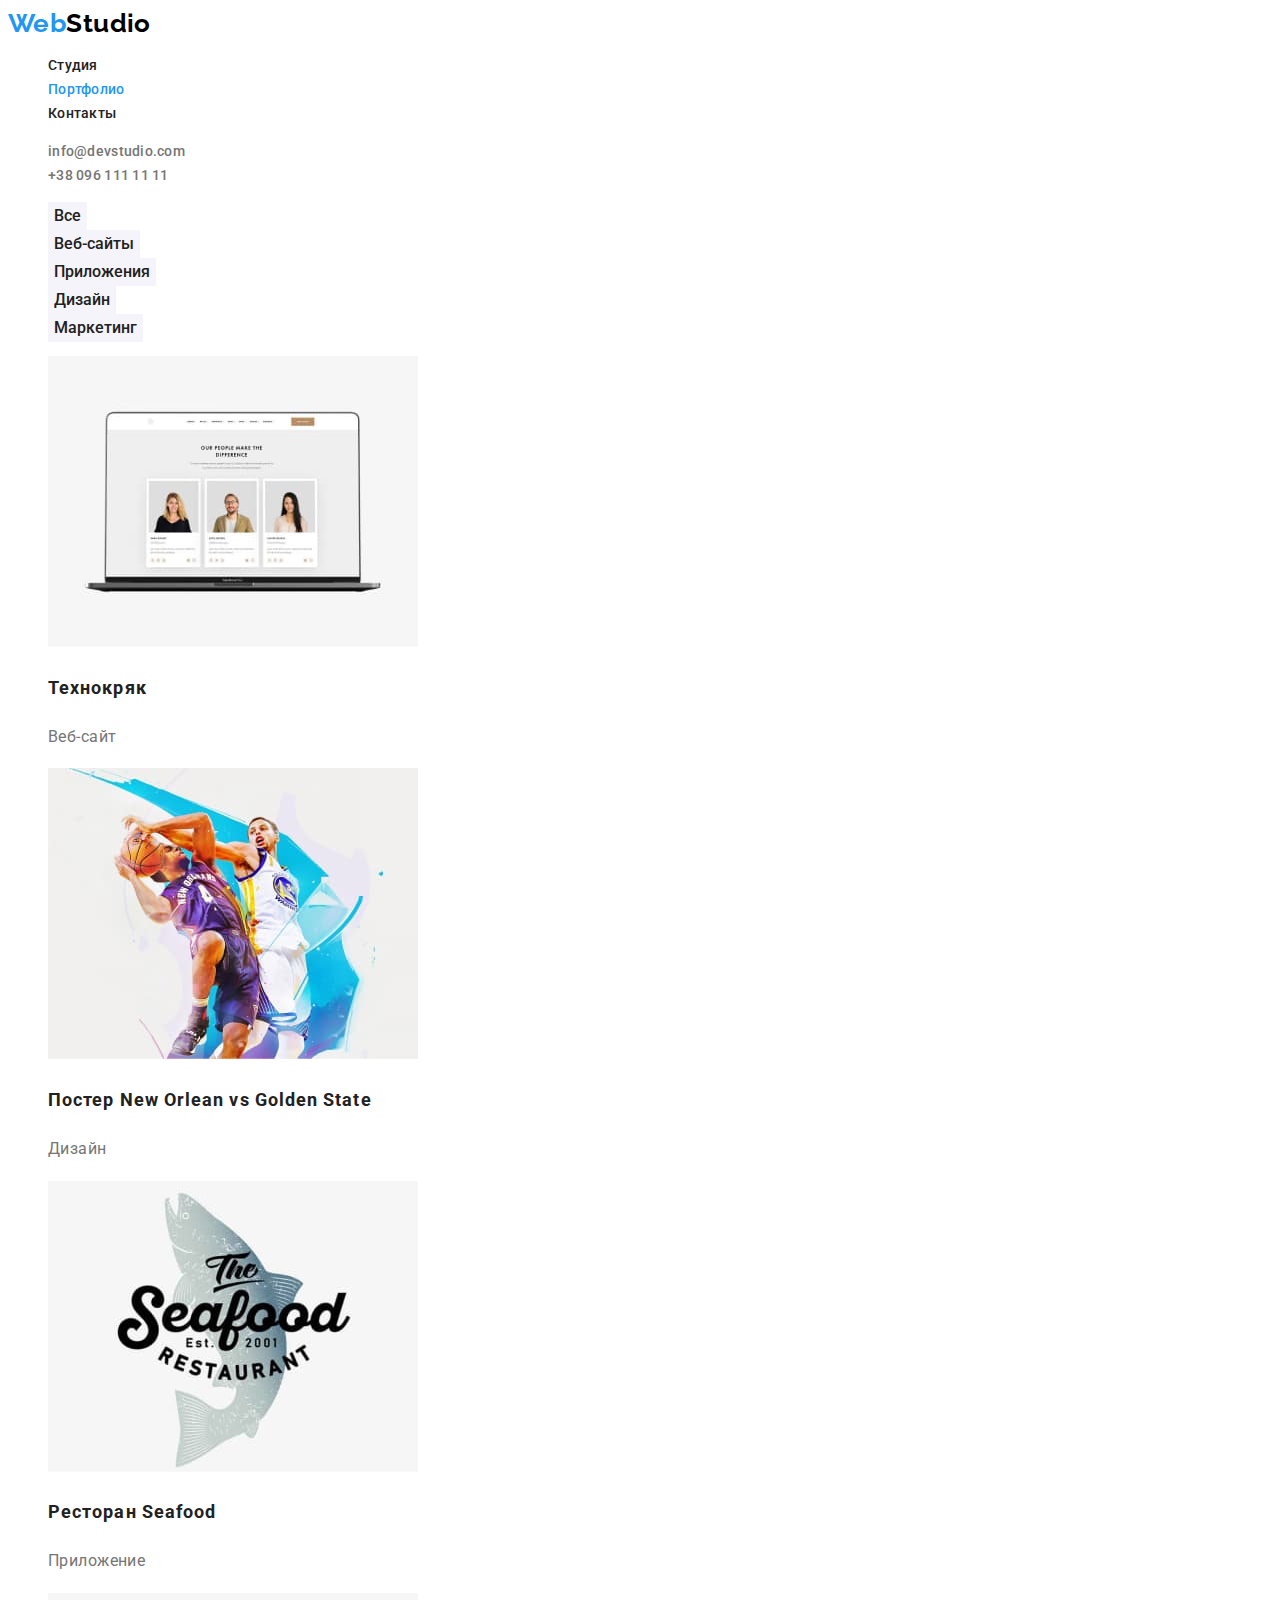
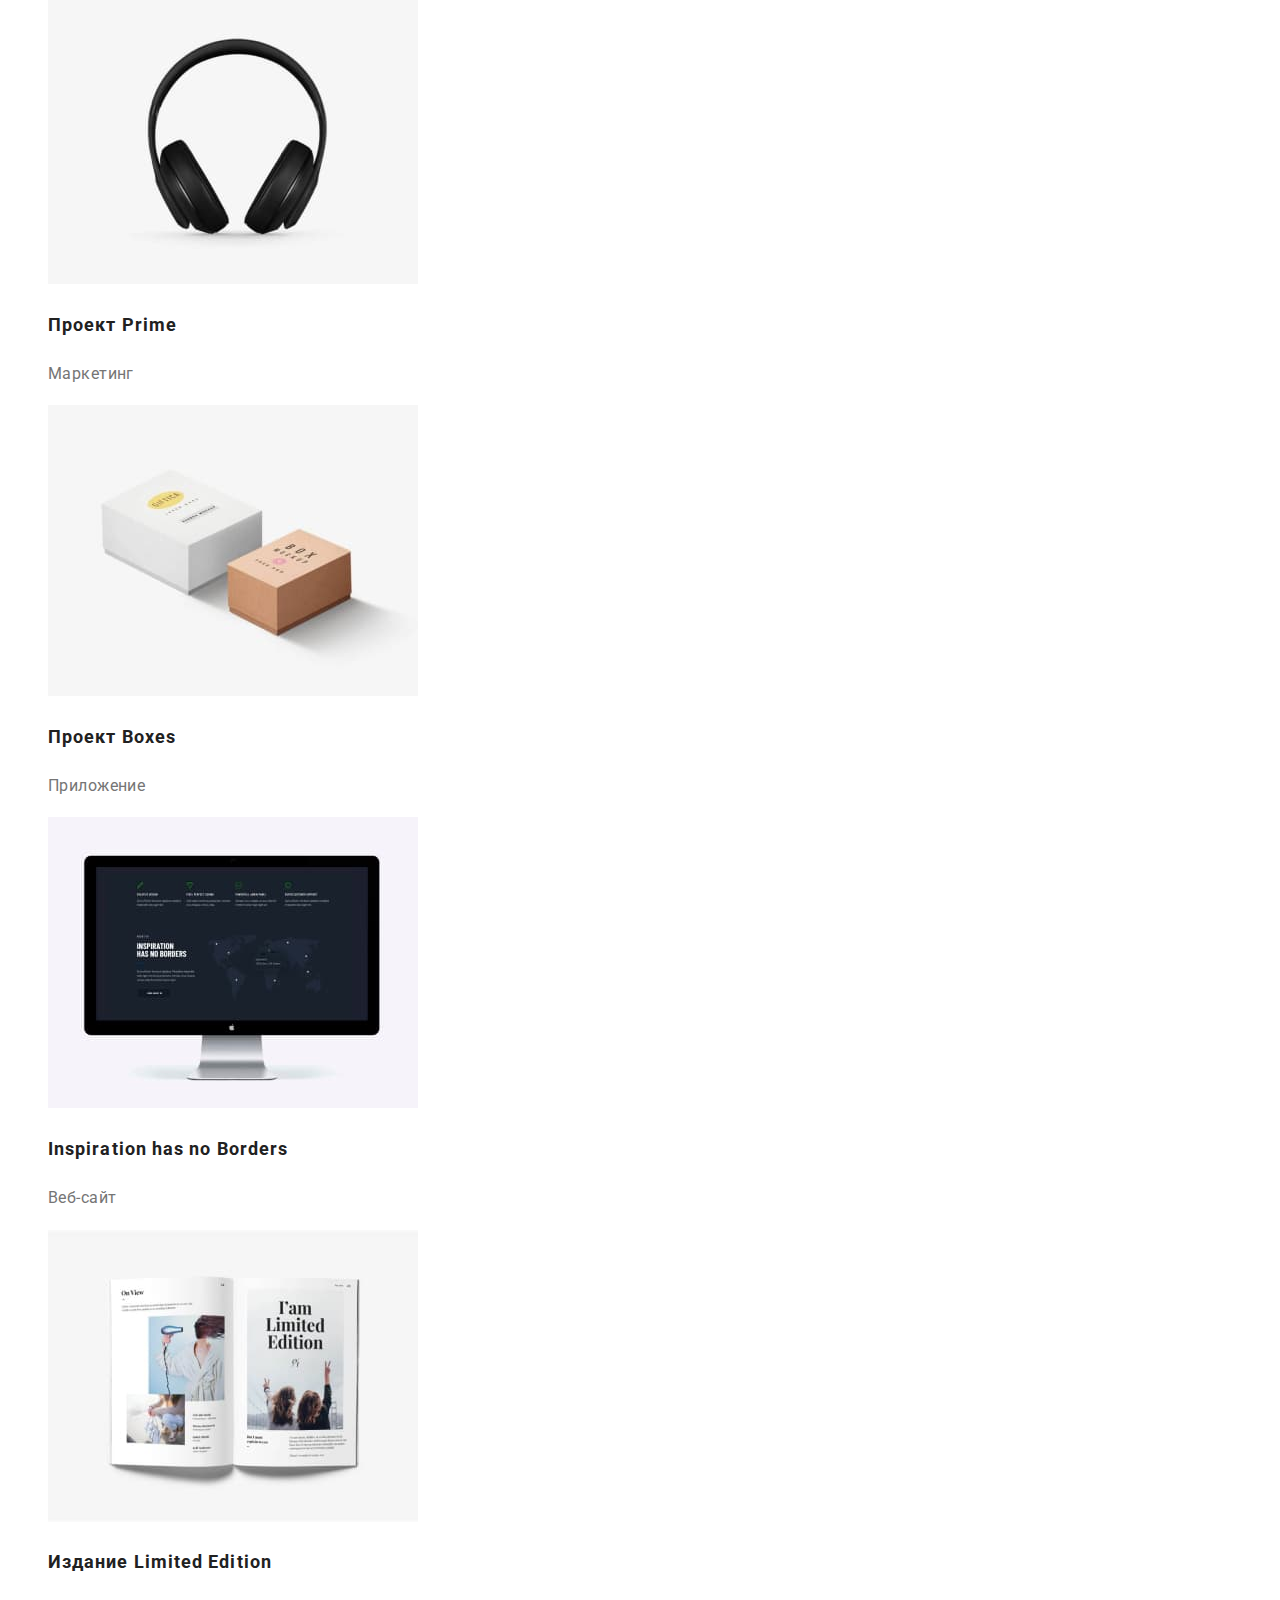
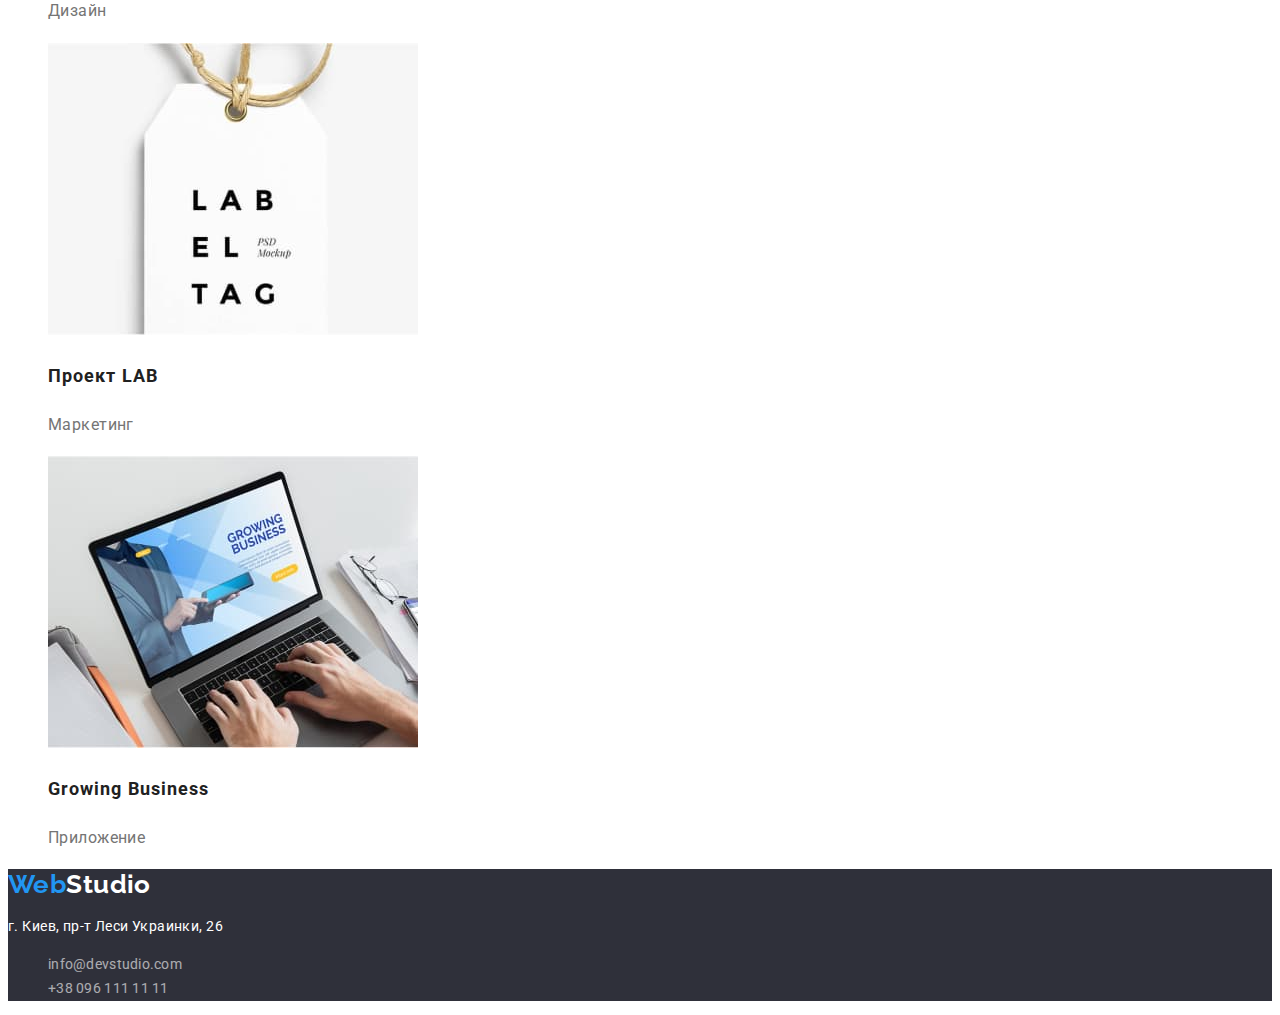
==== portfolio.html @ 409fcc27 "Files copied" ====
<!DOCTYPE html>
<html lang="ru">
  <head>
    <meta charset="UTF-8" />
    <meta http-equiv="X-UA-Compatible" content="IE=edge" />
    <meta name="viewport" content="width=device-width, initial-scale=1.0" />
    <link rel="stylesheet" href="./css/styles.css" />
    <title>Document</title>
    <link
      href="https://fonts.googleapis.com/css2?family=Raleway:wght@700&family=Roboto:wght@400;500;700;900&display=swap"
      rel="stylesheet"
    />
  </head>
  <body>
    <header>
      <a href="" class="logo">Web<span class="logo-up">Studio</span></a>
      <nav>
        <ul class="site-nav list">
          <li><a class="link" href="./index.html">Студия</a></li>
          <li><a class="link current" href="./portfolio.html">Портфолио</a></li>
          <li><a class="link" href="">Контакты</a></li>
        </ul>
      </nav>
      <ul class="auth-nav list">
        <li>
          <a class="link contacts" href="mailto:info@devstudio.com">info@devstudio.com</a>
        </li>
        <li>
          <a class="link contacts" href="tel:+380961111111">+38 096 111 11 11</a>
        </li>
      </ul>
    </header>

    <main>
      <section>
        <!-- Filters -->
        <ul class="filters list">
          <li><button class="filter-button" type="button">Все</button></li>
          <li><button class="filter-button" type="button">Веб-сайты</button></li>
          <li><button class="filter-button" type="button">Приложения</button></li>
          <li><button class="filter-button" type="button">Дизайн</button></li>
          <li><button class="filter-button" type="button">Маркетинг</button></li>
        </ul>
        <!-- Projects -->
        <ul class="projects list">
          <li>
            <img
              src="./images/portfolio-01-technopark.jpg"
              width="370"
              alt="Ноутбук з веб-сайтом"
            />
            <h2 class="project-title">Технокряк</h2>
            <p class="project-filter">Веб-сайт</p>
          </li>
          <li>
            <img src="./images/portfolio-02-basket.jpg" width="370" alt="Баскетболісти" />
            <h2 class="project-title">Постер New Orlean vs Golden State</h2>
            <p class="project-filter">Дизайн</p>
          </li>
          <li>
            <img
              src="./images/portfolio-03-seafood.jpg"
              width="370"
              alt="Логотип ресторану Seafood"
            />
            <h2 class="project-title">Ресторан Seafood</h2>
            <p class="project-filter">Приложение</p>
          </li>
          <li>
            <img src="./images/portfolio-04-headphones.jpg" width="370" alt="Навушники" />
            <h2 class="project-title">Проект Prime</h2>
            <p class="project-filter">Маркетинг</p>
          </li>
          <li>
            <img src="./images/portfolio-05-boxes.jpg" width="370" alt="Дві коробки" />
            <h2 class="project-title">Проект Boxes</h2>
            <p class="project-filter">Приложение</p>
          </li>
          <li>
            <img src="./images/portfolio-06-imac.jpg" width="370" alt="IMacз З веб-сайтом" />
            <h2 class="project-title">Inspiration has no Borders</h2>
            <p class="project-filter">Веб-сайт</p>
          </li>
          <li>
            <img src="./images/portfolio-07-magazine.jpg" width="370" alt="Відкритий журнал" />
            <h2 class="project-title">Издание Limited Edition</h2>
            <p class="project-filter">Дизайн</p>
          </li>
          <li>
            <img src="./images/portfolio-08-lab.jpg" width="370" alt="Картонка з логотипом LAB" />
            <h2 class="project-title">Проект LAB</h2>
            <p class="project-filter">Маркетинг</p>
          </li>
          <li>
            <img
              src="./images/portfolio-09-laptop.jpg"
              width="370"
              alt="Руки друкують на ноутбуці"
            />
            <h2 class="project-title">Growing Business</h2>
            <p class="project-filter">Приложение</p>
          </li>
        </ul>
      </section>
    </main>

    <footer class="footer">
      <a href="" class="logo">Web<span class="logo-down">Studio</span></a>
      <address class="address">
        <p>г. Киев, пр-т Леси Украинки, 26</p>
        <ul class="list">
          <li>
            <a class="link" href="mailto:info@devstudio.com">info@devstudio.com</a>
          </li>
          <li>
            <a class="link" href="tel:+380961111111">+38 096 111 11 11</a>
          </li>
        </ul>
      </address>
    </footer>
  </body>
</html>
---- css/styles.css ----
/* Колір основного тексту #757575 */
/* Колір другорядного тексту #212121  */
/* Білий текст №FFFFFF */
/* Акцент #2196F3 */
/* Контакти rgba(255, 255, 255, 0.6) */
/* Остновний фон #FFFFFF */
/* Другорядний фон: #F5F4FA */

/* general ------------ */

:root {
    --primary-text-color: #757575;
    --title-text-color: #212121;
    --accent-color: #2196F3;
    --alt-text-color: #ffffff; 
    --primary-white-color: #FFFFFF;
    --secondary-white-color: #F5F4FA; 
    --background-color: #2F303A;
    --black-color: #000000;
    --accent-button-color: #188CE8;
}

body {
    color: var(--primary-text-color);
    background-color: var(--primary-white-color); 
    font-family: Roboto, sans-serif;
    font-weight: 400;
    font-size: 14px;
    line-height: 1.71;
    letter-spacing: 0.03em;
}

.list {
    list-style: none;
}

/* -------------------- */
/* logo --------------- */

.logo {
    color: var(--accent-color);
    font-family: Raleway, sans-serif;
    font-weight: 700;
    font-size: 26px;
    line-height: 1.19;    
    text-decoration: none;

}

.logo-up {
    color: var(--black-color);
}

.logo-down {
    color: var(--alt-text-color);
}

/* --------------------- */

/* site-nav ------------ */

.link {
color: var(--title-text-color);
font-weight: 500;
font-size: 14px;
line-height: 1.14;
text-decoration: none;
letter-spacing: 0.02em;
}

.contacts {
    color: var(--primary-text-color);

}

.link:hover, .link:focus {
color: var(--accent-color);
}

.site-nav .current {
    color: var(--accent-color);
}

/* --------------------- */

/* hero----------------- */

.hero {
    background-color: var(--background-color);
}

.hero-title {
    color: var(--alt-text-color)  ;
    font-weight: 900;
    font-size: 44px;
    line-height: 1.36;
    letter-spacing: 0.06em;
    text-transform: uppercase;
    text-align: center;
}

.button {
    background-color: var(--accent-color);
    color: var(--alt-text-color);
    border: none;
    font-family: inherit;
    font-weight: 700;
    font-size: 16px;
    line-height: 1.9;
    cursor: pointer;
    letter-spacing: 0.06em;
    
}

.button:hover, button:focus {
    background-color: var(--accent-button-color);
}

/* ---------------------- */

/* section--------------- */
 
.section-title, .features-title {
    color: var(--title-text-color);
}

.section-title {
    font-weight: 700;
    font-size: 36px;
    line-height: 1.17;
    text-align: center;
 
}

.features-title {
    font-weight: 700;
    font-size: 14px;
    line-height: 1.14;
    text-transform: uppercase;
}

.team {
    background-color: var(--secondary-white-color);
}

/* ---------------------- */

/* our team ------------- */

.photo-title {
    color: var(--title-text-color);
    font-weight: 500;
    font-size: 16px;
    line-height: 1.9;
    
}

.position {
    font-size: 16px;
    line-height: 1.19;
}

/* ---------------------- */

/* filters -------------- */

.filter-button {
    background-color: var(--secondary-white-color);
    color: var(--title-text-color);
    border: none;
    font-family: inherit;
    font-weight: 500;
    font-size: 16px;
    line-height: 1.63; 
    cursor: pointer;
}

.filter-button:hover, .filter-button:focus {
    background-color: var(--accent-color);
    color: var(--alt-text-color);
}

/* ---------------------- */

/* projects ------------- */

.project-title {
    color: var(--title-text-color);
    font-weight: 700;
    font-size: 18px;
    line-height: 2;
    letter-spacing: 0.06em;
}

.project-filter {
    font-size: 16px;
    line-height: 1.9;
}

/* ---------------------- */

/* footer --------------- */

.footer {
    background-color: var(--background-color);
}

.address {
    font-style: normal;
}

.address p {
    color:var(--alt-text-color);
}

.address .link {
    color: var(--alt-text-color);
    opacity: 0.6;
    font-weight: 400;
    line-height: 1.71;
}

.address .link:hover, address .link:focus {
    color: var(--accent-color);
    opacity: 1;

}
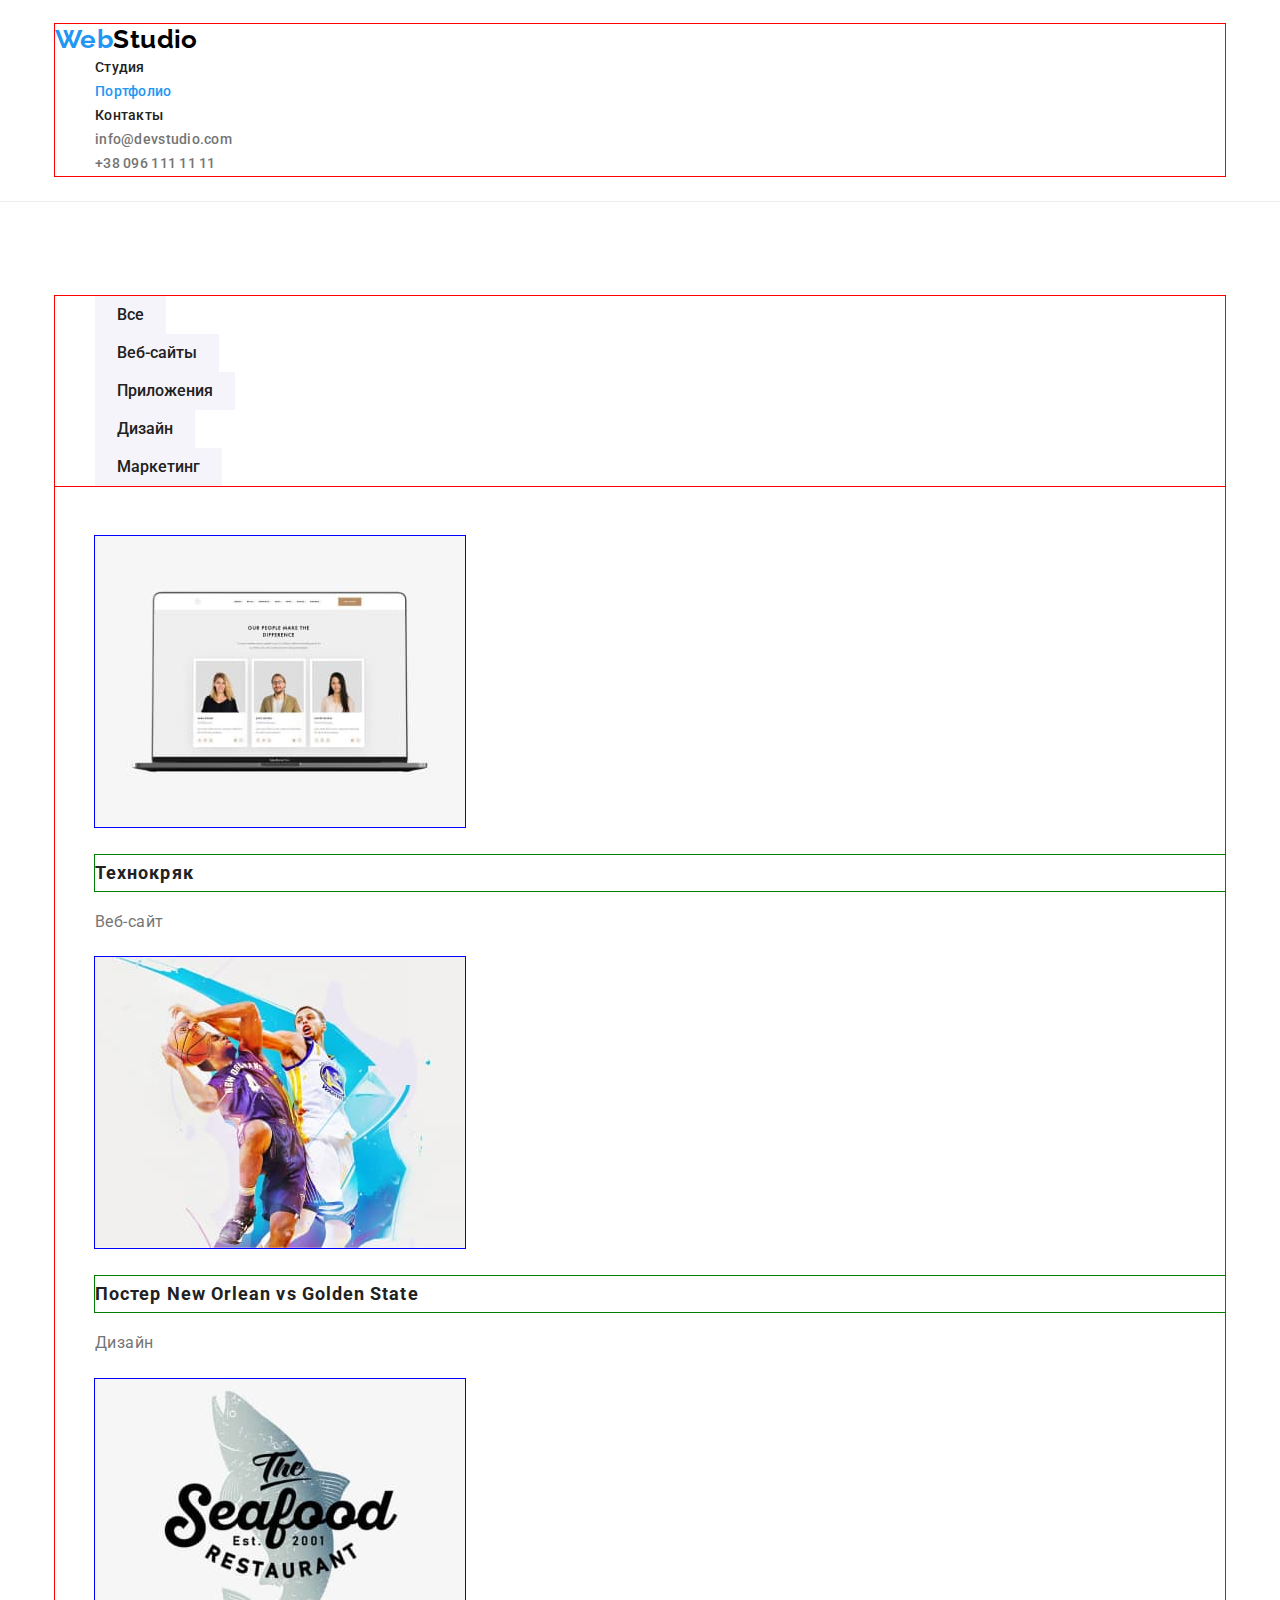
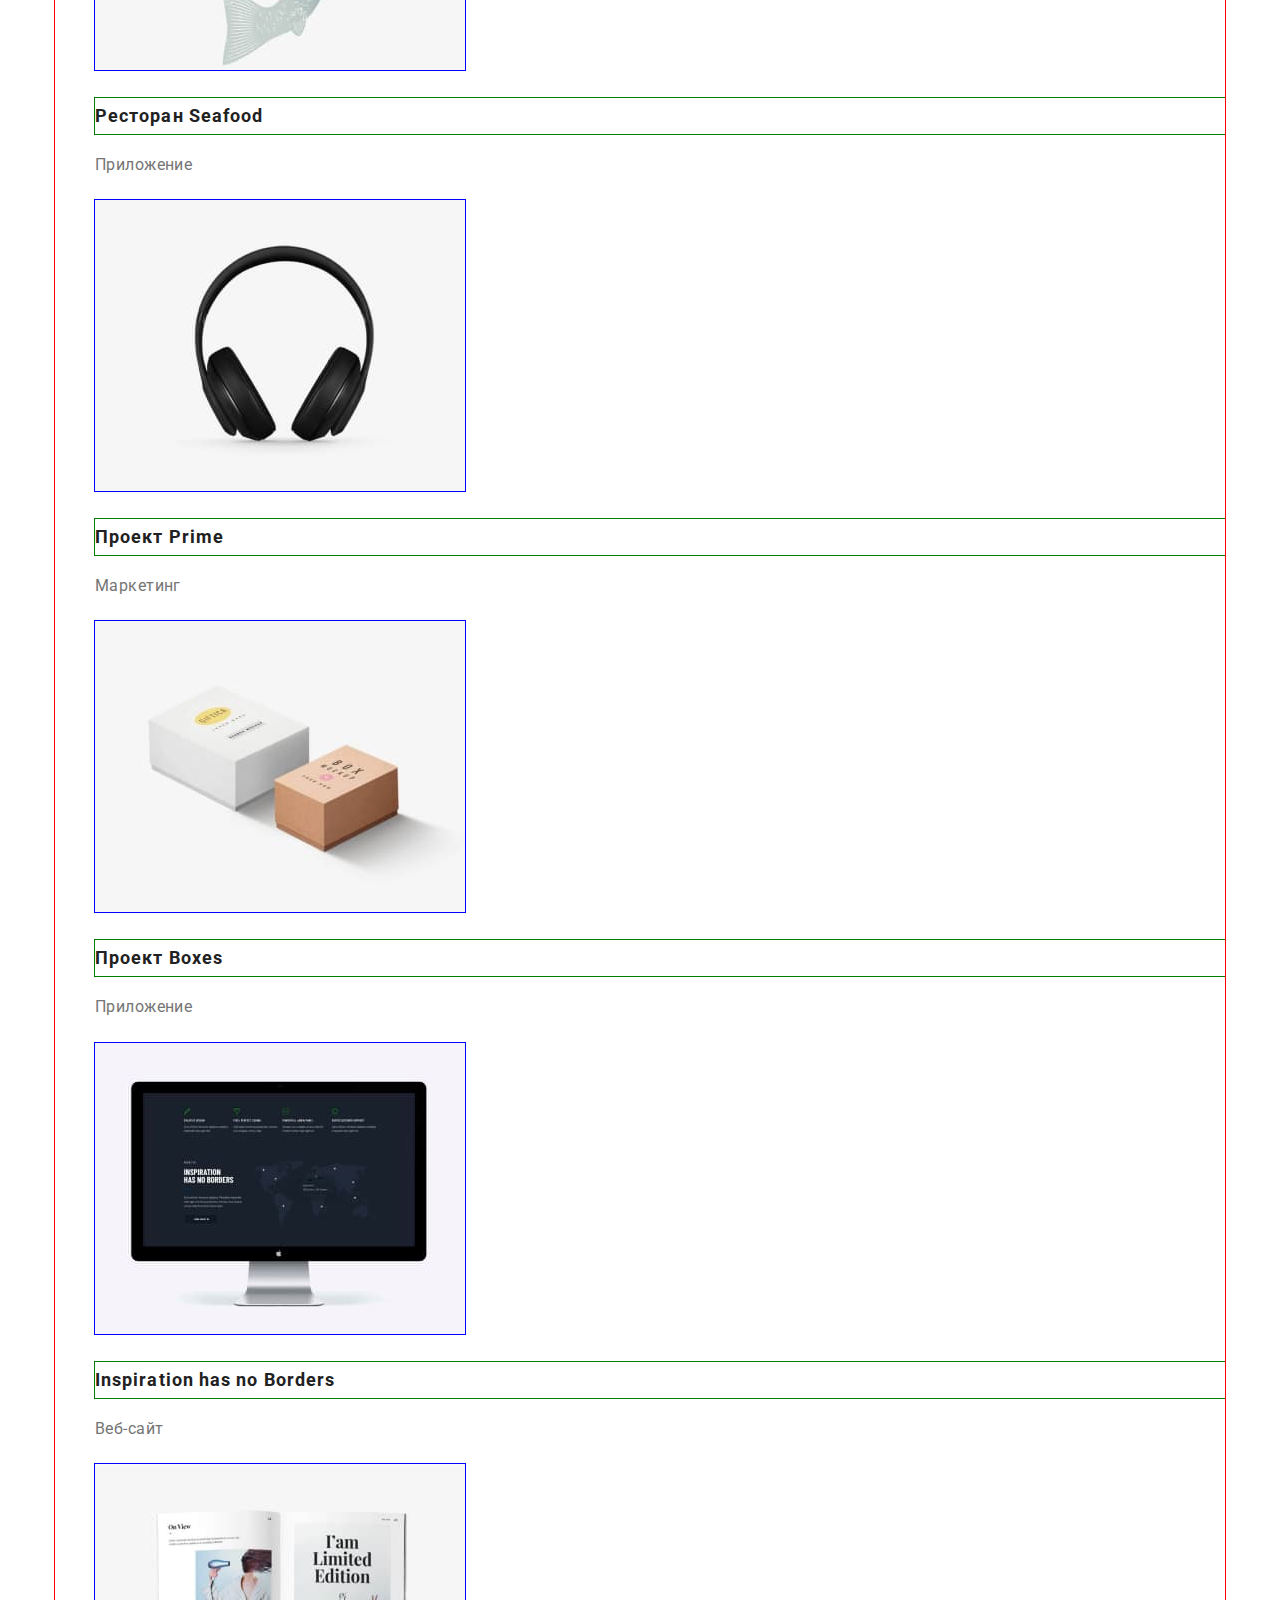
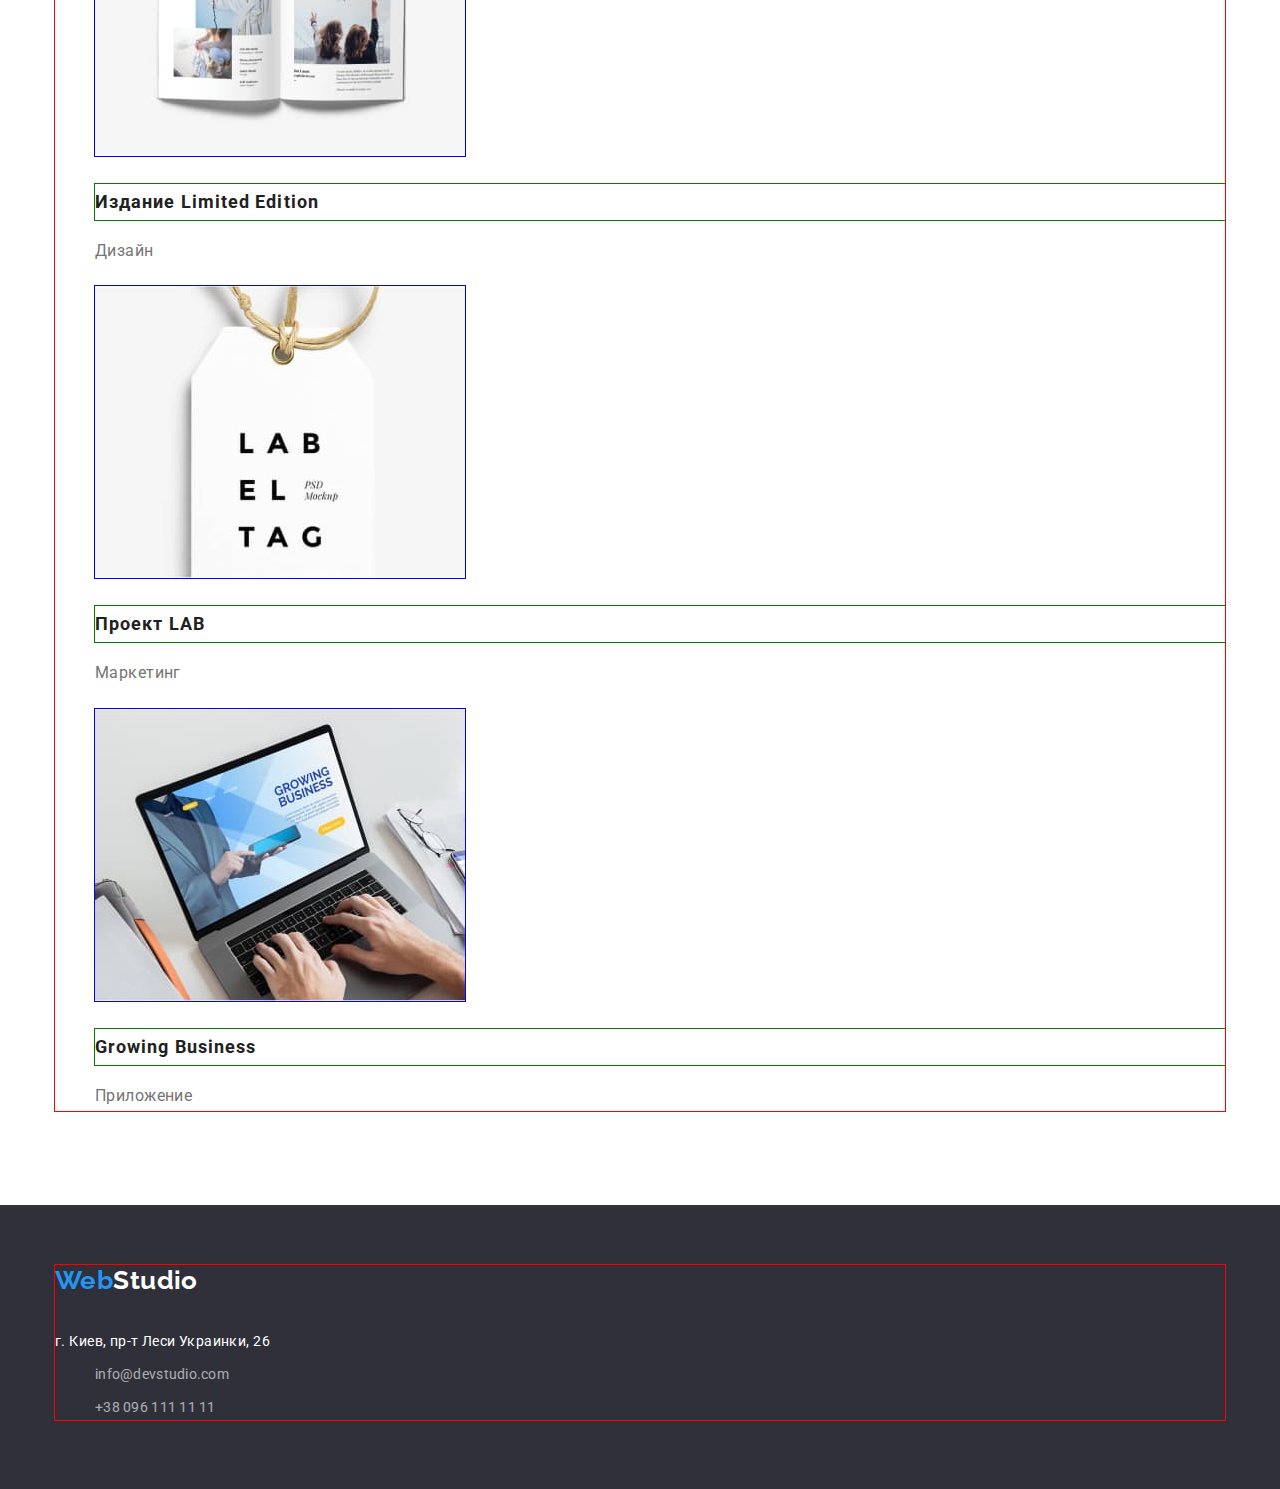
==== commit a56f347b: "Module One done" ====
--- a/portfolio.html
+++ b/portfolio.html
@@ -4,119 +4,163 @@
     <meta charset="UTF-8" />
     <meta http-equiv="X-UA-Compatible" content="IE=edge" />
     <meta name="viewport" content="width=device-width, initial-scale=1.0" />
-    <link rel="stylesheet" href="./css/styles.css" />
-    <title>Document</title>
+    <title>Web Studio (Version 2.1)</title>
     <link
       href="https://fonts.googleapis.com/css2?family=Raleway:wght@700&family=Roboto:wght@400;500;700;900&display=swap"
       rel="stylesheet"
     />
+    <link
+      rel="stylesheet"
+      href="https://cdnjs.cloudflare.com/ajax/libs/modern-normalize/1.1.0/modern-normalize.min.css"
+    />
+    <link rel="stylesheet" href="./css/styles.css" />
   </head>
   <body>
-    <header>
-      <a href="" class="logo">Web<span class="logo-up">Studio</span></a>
-      <nav>
-        <ul class="site-nav list">
-          <li><a class="link" href="./index.html">Студия</a></li>
-          <li><a class="link current" href="./portfolio.html">Портфолио</a></li>
-          <li><a class="link" href="">Контакты</a></li>
+    <header class="page-header portfolio">
+      <div class="container">
+        <a href="" class="logo">Web<span class="logo-top">Studio</span></a>
+        <nav>
+          <ul class="site-nav list">
+            <li><a class="link" href="./index.html">Студия</a></li>
+            <li><a class="link current" href="./portfolio.html">Портфолио</a></li>
+            <li><a class="link" href="">Контакты</a></li>
+          </ul>
+        </nav>
+        <ul class="auth-nav list">
+          <li>
+            <a class="link contacts" href="mailto:info@devstudio.com">info@devstudio.com</a>
+          </li>
+          <li>
+            <a class="link contacts" href="tel:+380961111111">+38 096 111 11 11</a>
+          </li>
         </ul>
-      </nav>
-      <ul class="auth-nav list">
-        <li>
-          <a class="link contacts" href="mailto:info@devstudio.com">info@devstudio.com</a>
-        </li>
-        <li>
-          <a class="link contacts" href="tel:+380961111111">+38 096 111 11 11</a>
-        </li>
-      </ul>
+      </div>
     </header>
 
     <main>
       <section>
         <!-- Filters -->
-        <ul class="filters list">
-          <li><button class="filter-button" type="button">Все</button></li>
-          <li><button class="filter-button" type="button">Веб-сайты</button></li>
-          <li><button class="filter-button" type="button">Приложения</button></li>
-          <li><button class="filter-button" type="button">Дизайн</button></li>
-          <li><button class="filter-button" type="button">Маркетинг</button></li>
-        </ul>
-        <!-- Projects -->
-        <ul class="projects list">
-          <li>
-            <img
-              src="./images/portfolio-01-technopark.jpg"
-              width="370"
-              alt="Ноутбук з веб-сайтом"
-            />
-            <h2 class="project-title">Технокряк</h2>
-            <p class="project-filter">Веб-сайт</p>
-          </li>
-          <li>
-            <img src="./images/portfolio-02-basket.jpg" width="370" alt="Баскетболісти" />
-            <h2 class="project-title">Постер New Orlean vs Golden State</h2>
-            <p class="project-filter">Дизайн</p>
-          </li>
-          <li>
-            <img
-              src="./images/portfolio-03-seafood.jpg"
-              width="370"
-              alt="Логотип ресторану Seafood"
-            />
-            <h2 class="project-title">Ресторан Seafood</h2>
-            <p class="project-filter">Приложение</p>
-          </li>
-          <li>
-            <img src="./images/portfolio-04-headphones.jpg" width="370" alt="Навушники" />
-            <h2 class="project-title">Проект Prime</h2>
-            <p class="project-filter">Маркетинг</p>
-          </li>
-          <li>
-            <img src="./images/portfolio-05-boxes.jpg" width="370" alt="Дві коробки" />
-            <h2 class="project-title">Проект Boxes</h2>
-            <p class="project-filter">Приложение</p>
-          </li>
-          <li>
-            <img src="./images/portfolio-06-imac.jpg" width="370" alt="IMacз З веб-сайтом" />
-            <h2 class="project-title">Inspiration has no Borders</h2>
-            <p class="project-filter">Веб-сайт</p>
-          </li>
-          <li>
-            <img src="./images/portfolio-07-magazine.jpg" width="370" alt="Відкритий журнал" />
-            <h2 class="project-title">Издание Limited Edition</h2>
-            <p class="project-filter">Дизайн</p>
-          </li>
-          <li>
-            <img src="./images/portfolio-08-lab.jpg" width="370" alt="Картонка з логотипом LAB" />
-            <h2 class="project-title">Проект LAB</h2>
-            <p class="project-filter">Маркетинг</p>
-          </li>
-          <li>
-            <img
-              src="./images/portfolio-09-laptop.jpg"
-              width="370"
-              alt="Руки друкують на ноутбуці"
-            />
-            <h2 class="project-title">Growing Business</h2>
-            <p class="project-filter">Приложение</p>
-          </li>
-        </ul>
+        <div class="container">
+          <ul class="filters list">
+            <li><button class="filter-button" type="button">Все</button></li>
+            <li><button class="filter-button" type="button">Веб-сайты</button></li>
+            <li><button class="filter-button" type="button">Приложения</button></li>
+            <li><button class="filter-button" type="button">Дизайн</button></li>
+            <li><button class="filter-button" type="button">Маркетинг</button></li>
+          </ul>
+          <!-- Projects -->
+
+          <ul class="projects list">
+            <li>
+              <img
+                class="project-img"
+                src="./images/portfolio-01-technopark.jpg"
+                width="370"
+                alt="Ноутбук з веб-сайтом"
+              />
+              <h2 class="project-title">Технокряк</h2>
+              <p class="project-filter">Веб-сайт</p>
+            </li>
+            <li>
+              <img
+                class="project-img"
+                src="./images/portfolio-02-basket.jpg"
+                width="370"
+                alt="Баскетболісти"
+              />
+              <h2 class="project-title">Постер New Orlean vs Golden State</h2>
+              <p class="project-filter">Дизайн</p>
+            </li>
+            <li>
+              <img
+                class="project-img"
+                src="./images/portfolio-03-seafood.jpg"
+                width="370"
+                alt="Логотип ресторану Seafood"
+              />
+              <h2 class="project-title">Ресторан Seafood</h2>
+              <p class="project-filter">Приложение</p>
+            </li>
+            <li>
+              <img
+                class="project-img"
+                src="./images/portfolio-04-headphones.jpg"
+                width="370"
+                alt="Навушники"
+              />
+              <h2 class="project-title">Проект Prime</h2>
+              <p class="project-filter">Маркетинг</p>
+            </li>
+            <li>
+              <img
+                class="project-img"
+                src="./images/portfolio-05-boxes.jpg"
+                width="370"
+                alt="Дві коробки"
+              />
+              <h2 class="project-title">Проект Boxes</h2>
+              <p class="project-filter">Приложение</p>
+            </li>
+            <li>
+              <img
+                class="project-img"
+                src="./images/portfolio-06-imac.jpg"
+                width="370"
+                alt="IMacз З веб-сайтом"
+              />
+              <h2 class="project-title">Inspiration has no Borders</h2>
+              <p class="project-filter">Веб-сайт</p>
+            </li>
+            <li>
+              <img
+                class="project-img"
+                src="./images/portfolio-07-magazine.jpg"
+                width="370"
+                alt="Відкритий журнал"
+              />
+              <h2 class="project-title">Издание Limited Edition</h2>
+              <p class="project-filter">Дизайн</p>
+            </li>
+            <li>
+              <img
+                class="project-img"
+                src="./images/portfolio-08-lab.jpg"
+                width="370"
+                alt="Картонка з логотипом LAB"
+              />
+              <h2 class="project-title">Проект LAB</h2>
+              <p class="project-filter">Маркетинг</p>
+            </li>
+            <li>
+              <img
+                class="project-img"
+                src="./images/portfolio-09-laptop.jpg"
+                width="370"
+                alt="Руки друкують на ноутбуці"
+              />
+              <h2 class="project-title">Growing Business</h2>
+              <p class="project-filter">Приложение</p>
+            </li>
+          </ul>
+        </div>
       </section>
     </main>
 
     <footer class="footer">
-      <a href="" class="logo">Web<span class="logo-down">Studio</span></a>
-      <address class="address">
-        <p>г. Киев, пр-т Леси Украинки, 26</p>
-        <ul class="list">
-          <li>
-            <a class="link" href="mailto:info@devstudio.com">info@devstudio.com</a>
-          </li>
-          <li>
-            <a class="link" href="tel:+380961111111">+38 096 111 11 11</a>
-          </li>
-        </ul>
-      </address>
+      <div class="container">
+        <a href="" class="logo bottom">Web<span class="logo-bottom">Studio</span></a>
+        <address class="address">
+          <p>г. Киев, пр-т Леси Украинки, 26</p>
+          <ul class="list">
+            <li class="contacts-bottom">
+              <a class="link" href="mailto:info@devstudio.com">info@devstudio.com</a>
+            </li>
+            <li class="contacts-bottom">
+              <a class="link" href="tel:+380961111111">+38 096 111 11 11</a>
+            </li>
+          </ul>
+        </address>
+      </div>
     </footer>
   </body>
 </html>
--- a/css/styles.css
+++ b/css/styles.css
@@ -18,9 +18,10 @@
     --background-color: #2F303A;
     --black-color: #000000;
     --accent-button-color: #188CE8;
-}
-
-body {
+    --line-color: #ECECEC;
+}
+
+body {    
     color: var(--primary-text-color);
     background-color: var(--primary-white-color); 
     font-family: Roboto, sans-serif;
@@ -32,12 +33,31 @@
 
 .list {
     list-style: none;
-}
+    margin: 0 auto;
+}
+
+/* h1, h2, h3, h4, h5, h6, p, ul {
+    margin: 0;
+    padding: 0;
+} */
+
 
 /* -------------------- */
+
+/* container ---------- */
+
+.container {
+    width: 1170px;
+    margin: 0 auto;
+    outline: 1px solid red;
+}
+
+/* -------------------- */
+
 /* logo --------------- */
 
 .logo {
+    display: inline-block;
     color: var(--accent-color);
     font-family: Raleway, sans-serif;
     font-weight: 700;
@@ -47,25 +67,29 @@
 
 }
 
-.logo-up {
+.logo-top {
     color: var(--black-color);
 }
 
-.logo-down {
-    color: var(--alt-text-color);
+.logo-bottom {
+    color: var(--alt-text-color);   
+}
+
+.bottom {
+    margin-bottom: 20px;
 }
 
 /* --------------------- */
 
-/* site-nav ------------ */
+/* site-nav / header --- */
 
 .link {
-color: var(--title-text-color);
-font-weight: 500;
-font-size: 14px;
-line-height: 1.14;
-text-decoration: none;
-letter-spacing: 0.02em;
+    color: var(--title-text-color);
+    font-weight: 500;
+    font-size: 14px;
+    line-height: 1.14;
+    text-decoration: none;
+    letter-spacing: 0.02em;
 }
 
 .contacts {
@@ -74,19 +98,30 @@
 }
 
 .link:hover, .link:focus {
-color: var(--accent-color);
+    color: var(--accent-color);
 }
 
 .site-nav .current {
     color: var(--accent-color);
 }
 
+.page-header {
+    padding: 24px 0 25px;
+    border-bottom: 1px solid var(--line-color);
+}
+
+.portfolio {
+    margin-bottom: 94px;
+}
+
 /* --------------------- */
 
 /* hero----------------- */
 
 .hero {
     background-color: var(--background-color);
+    text-align: center;
+    margin-bottom: 94px;
 }
 
 .hero-title {
@@ -96,19 +131,24 @@
     line-height: 1.36;
     letter-spacing: 0.06em;
     text-transform: uppercase;
-    text-align: center;
+    margin: 0 auto 30px;
+
 }
 
 .button {
+    display: inline-block;
     background-color: var(--accent-color);
     color: var(--alt-text-color);
     border: none;
     font-family: inherit;
     font-weight: 700;
     font-size: 16px;
-    line-height: 1.9;
+    line-height: 1.88;
     cursor: pointer;
     letter-spacing: 0.06em;
+    padding: 10px 32px;
+    border-radius: 4px;
+    text-align: center;
     
 }
 
@@ -119,7 +159,11 @@
 /* ---------------------- */
 
 /* section--------------- */
- 
+
+.section {
+    margin-bottom: 94px;
+}
+
 .section-title, .features-title {
     color: var(--title-text-color);
 }
@@ -129,6 +173,7 @@
     font-size: 36px;
     line-height: 1.17;
     text-align: center;
+    margin: 0 auto 50px;
  
 }
 
@@ -137,27 +182,38 @@
     font-size: 14px;
     line-height: 1.14;
     text-transform: uppercase;
+    margin: 0 auto 10px;
+}
+
+
+
+/* ---------------------- */
+
+/* our team ------------- */
+
+.photo-title {
+    color: var(--title-text-color);
+    font-weight: 500;
+    font-size: 16px;
+    line-height: 1.9;
+    margin: 0 auto 10px;
+}
+
+.position {
+    font-size: 16px;
+    line-height: 1.19;
+    margin-bottom: 30px;
+}
+
+.teammate-photo {
+    margin: 0 auto 30px;
 }
 
 .team {
     background-color: var(--secondary-white-color);
-}
-
-/* ---------------------- */
-
-/* our team ------------- */
-
-.photo-title {
-    color: var(--title-text-color);
-    font-weight: 500;
-    font-size: 16px;
-    line-height: 1.9;
-    
-}
-
-.position {
-    font-size: 16px;
-    line-height: 1.19;
+    padding: 94px 0;
+    margin-bottom: 0;
+
 }
 
 /* ---------------------- */
@@ -173,6 +229,7 @@
     font-size: 16px;
     line-height: 1.63; 
     cursor: pointer;
+    padding: 6px 22px;
 }
 
 .filter-button:hover, .filter-button:focus {
@@ -180,6 +237,11 @@
     color: var(--alt-text-color);
 }
 
+.filters {
+    margin-bottom: 50px;
+    outline: 1px solid red;
+}
+
 /* ---------------------- */
 
 /* projects ------------- */
@@ -190,11 +252,26 @@
     font-size: 18px;
     line-height: 2;
     letter-spacing: 0.06em;
+    margin: 0 auto 4px;
+    outline: 1px solid green;
 }
 
 .project-filter {
     font-size: 16px;
     line-height: 1.9;
+}
+
+.projects {
+    margin-bottom: 94px;
+}
+
+.project-img {
+    margin: 0 auto 20px;
+    outline: 1px solid blue;
+}
+
+.project-filter {
+    margin-bottom: 20px;
 }
 
 /* ---------------------- */
@@ -203,6 +280,7 @@
 
 .footer {
     background-color: var(--background-color);
+    padding: 60px 0;
 }
 
 .address {
@@ -211,6 +289,7 @@
 
 .address p {
     color:var(--alt-text-color);
+    margin-bottom: 9px;
 }
 
 .address .link {
@@ -224,4 +303,8 @@
     color: var(--accent-color);
     opacity: 1;
 
+}
+
+.contacts-bottom {
+    margin-bottom: 9px;
 }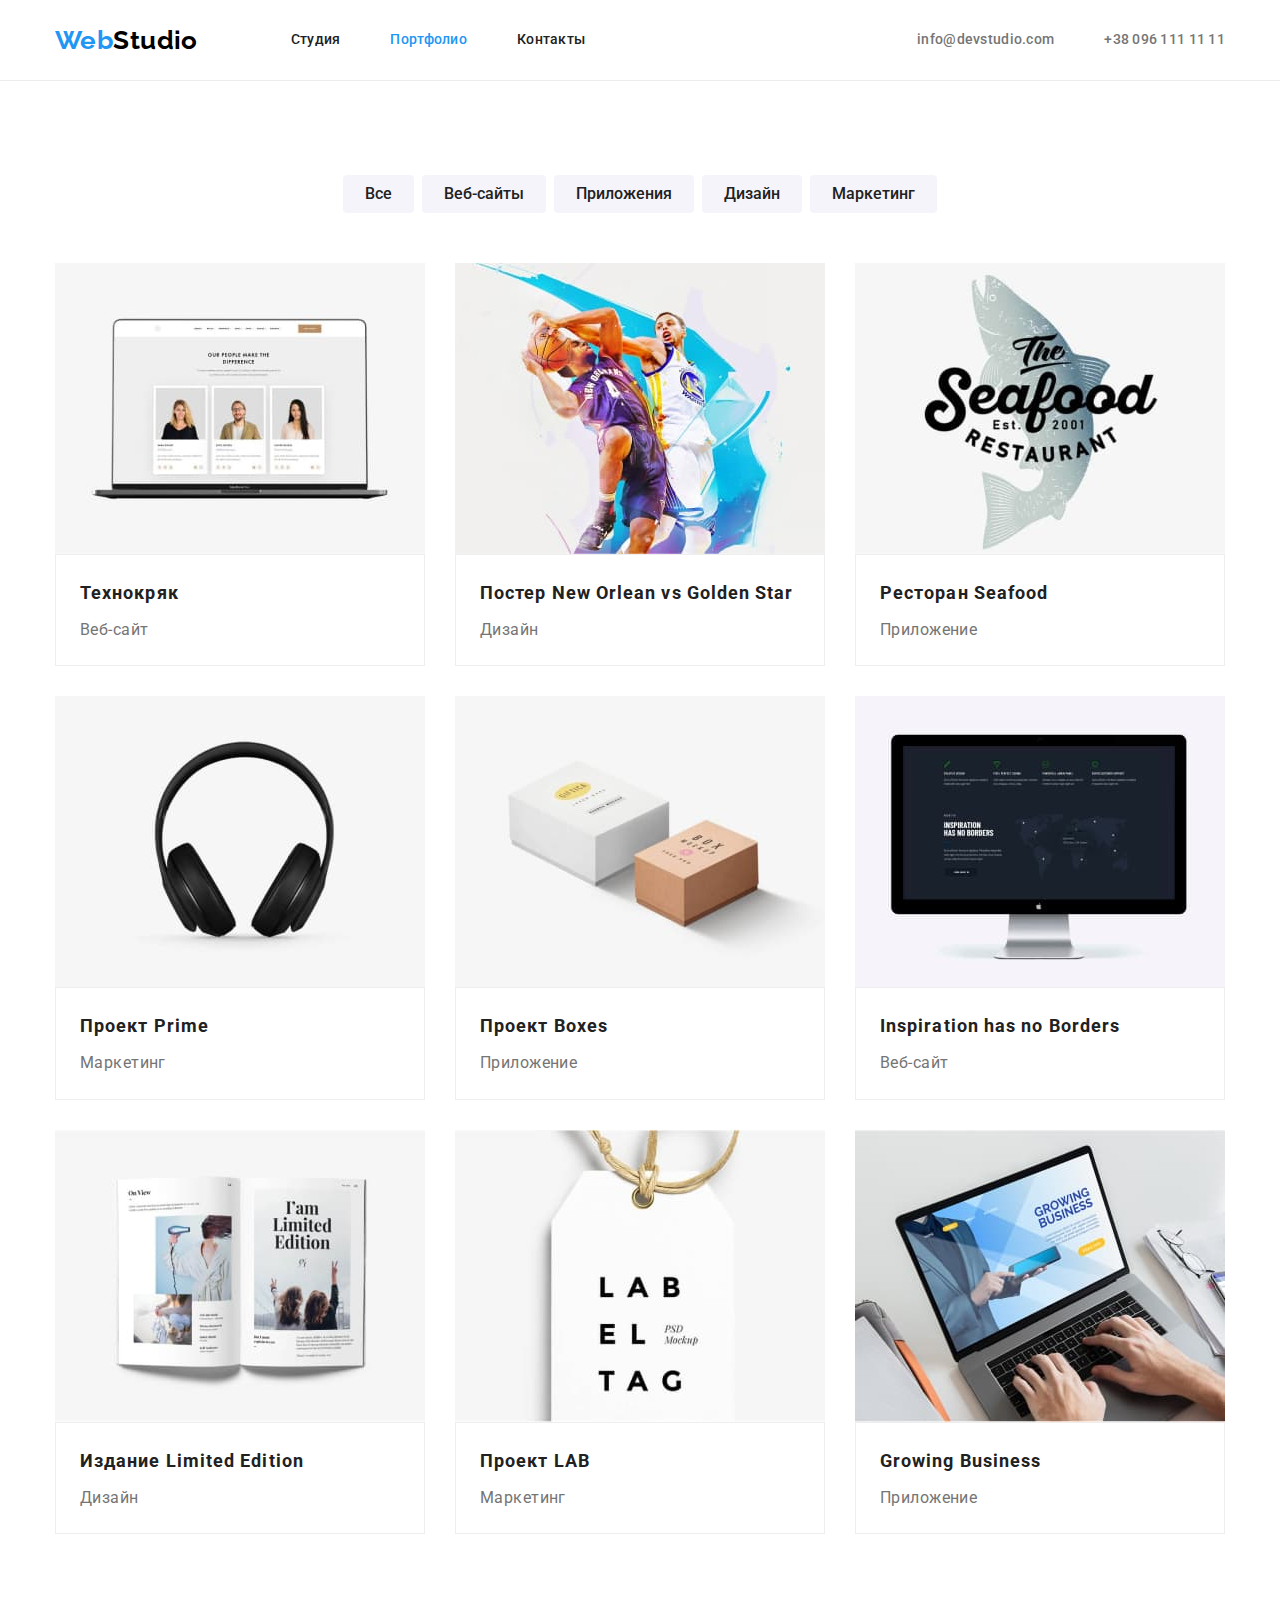
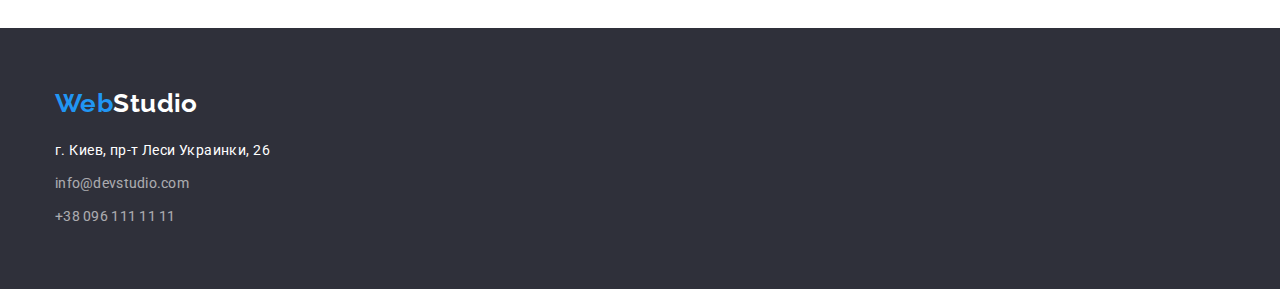
==== commit ceb598b0: "Bugs Fixed (After mentor's reply)" ====
--- a/portfolio.html
+++ b/portfolio.html
@@ -16,130 +16,149 @@
     <link rel="stylesheet" href="./css/styles.css" />
   </head>
   <body>
-    <header class="page-header portfolio">
-      <div class="container">
+    <header class="page-header">
+      <div class="container main-nav">
         <a href="" class="logo">Web<span class="logo-top">Studio</span></a>
         <nav>
-          <ul class="site-nav list">
-            <li><a class="link" href="./index.html">Студия</a></li>
-            <li><a class="link current" href="./portfolio.html">Портфолио</a></li>
-            <li><a class="link" href="">Контакты</a></li>
+          <ul class="site-nav">
+            <li class="item"><a class="link" href="./index.html">Студия</a></li>
+            <li class="item"><a class="link current" href="./portfolio.html">Портфолио</a></li>
+            <li class="item"><a class="link" href="">Контакты</a></li>
           </ul>
         </nav>
-        <ul class="auth-nav list">
-          <li>
-            <a class="link contacts" href="mailto:info@devstudio.com">info@devstudio.com</a>
-          </li>
-          <li>
-            <a class="link contacts" href="tel:+380961111111">+38 096 111 11 11</a>
-          </li>
-        </ul>
+        <div class="auth-nav-block">
+          <ul class="auth-nav">
+            <li class="item">
+              <a class="link contacts" href="mailto:info@devstudio.com">info@devstudio.com</a>
+            </li>
+            <li class="item">
+              <a class="link contacts" href="tel:+380961111111">+38 096 111 11 11</a>
+            </li>
+          </ul>
+        </div>
       </div>
     </header>
-
     <main>
-      <section>
-        <!-- Filters -->
+      <section class="section">
         <div class="container">
-          <ul class="filters list">
+          <!-- Filters -->
+          <ul class="filters-list">
             <li><button class="filter-button" type="button">Все</button></li>
             <li><button class="filter-button" type="button">Веб-сайты</button></li>
             <li><button class="filter-button" type="button">Приложения</button></li>
             <li><button class="filter-button" type="button">Дизайн</button></li>
             <li><button class="filter-button" type="button">Маркетинг</button></li>
           </ul>
+
           <!-- Projects -->
-
-          <ul class="projects list">
-            <li>
+          <ul class="projects-list">
+            <li class="project-item">
               <img
                 class="project-img"
                 src="./images/portfolio-01-technopark.jpg"
                 width="370"
                 alt="Ноутбук з веб-сайтом"
               />
-              <h2 class="project-title">Технокряк</h2>
-              <p class="project-filter">Веб-сайт</p>
+              <div class="project-text">
+                <h2 class="project-title">Технокряк</h2>
+                <p class="project-filter">Веб-сайт</p>
+              </div>
             </li>
-            <li>
+            <li class="project-item">
               <img
                 class="project-img"
                 src="./images/portfolio-02-basket.jpg"
                 width="370"
                 alt="Баскетболісти"
               />
-              <h2 class="project-title">Постер New Orlean vs Golden State</h2>
-              <p class="project-filter">Дизайн</p>
+              <div class="project-text">
+                <h2 class="project-title">Постер New Orlean vs Golden Star</h2>
+                <p class="project-filter">Дизайн</p>
+              </div>
             </li>
-            <li>
+            <li class="project-item">
               <img
                 class="project-img"
                 src="./images/portfolio-03-seafood.jpg"
                 width="370"
                 alt="Логотип ресторану Seafood"
               />
-              <h2 class="project-title">Ресторан Seafood</h2>
-              <p class="project-filter">Приложение</p>
+              <div class="project-text">
+                <h2 class="project-title">Ресторан Seafood</h2>
+                <p class="project-filter">Приложение</p>
+              </div>
             </li>
-            <li>
+            <li class="project-item">
               <img
                 class="project-img"
                 src="./images/portfolio-04-headphones.jpg"
                 width="370"
                 alt="Навушники"
               />
-              <h2 class="project-title">Проект Prime</h2>
-              <p class="project-filter">Маркетинг</p>
+              <div class="project-text">
+                <h2 class="project-title">Проект Prime</h2>
+                <p class="project-filter">Маркетинг</p>
+              </div>
             </li>
-            <li>
+            <li class="project-item">
               <img
                 class="project-img"
                 src="./images/portfolio-05-boxes.jpg"
                 width="370"
                 alt="Дві коробки"
               />
-              <h2 class="project-title">Проект Boxes</h2>
-              <p class="project-filter">Приложение</p>
+              <div class="project-text">
+                <h2 class="project-title">Проект Boxes</h2>
+                <p class="project-filter">Приложение</p>
+              </div>
             </li>
-            <li>
+            <li class="project-item">
               <img
                 class="project-img"
                 src="./images/portfolio-06-imac.jpg"
                 width="370"
                 alt="IMacз З веб-сайтом"
               />
-              <h2 class="project-title">Inspiration has no Borders</h2>
-              <p class="project-filter">Веб-сайт</p>
+              <div class="project-text">
+                <h2 class="project-title">Inspiration has no Borders</h2>
+                <p class="project-filter">Веб-сайт</p>
+              </div>
             </li>
-            <li>
+            <li class="project-item">
               <img
                 class="project-img"
                 src="./images/portfolio-07-magazine.jpg"
                 width="370"
                 alt="Відкритий журнал"
               />
-              <h2 class="project-title">Издание Limited Edition</h2>
-              <p class="project-filter">Дизайн</p>
+              <div class="project-text">
+                <h2 class="project-title">Издание Limited Edition</h2>
+                <p class="project-filter">Дизайн</p>
+              </div>
             </li>
-            <li>
+            <li class="project-item">
               <img
                 class="project-img"
                 src="./images/portfolio-08-lab.jpg"
                 width="370"
                 alt="Картонка з логотипом LAB"
               />
-              <h2 class="project-title">Проект LAB</h2>
-              <p class="project-filter">Маркетинг</p>
+              <div class="project-text">
+                <h2 class="project-title">Проект LAB</h2>
+                <p class="project-filter">Маркетинг</p>
+              </div>
             </li>
-            <li>
+            <li class="project-item">
               <img
                 class="project-img"
                 src="./images/portfolio-09-laptop.jpg"
                 width="370"
                 alt="Руки друкують на ноутбуці"
               />
-              <h2 class="project-title">Growing Business</h2>
-              <p class="project-filter">Приложение</p>
+              <div class="project-text">
+                <h2 class="project-title">Growing Business</h2>
+                <p class="project-filter">Приложение</p>
+              </div>
             </li>
           </ul>
         </div>
@@ -151,7 +170,7 @@
         <a href="" class="logo bottom">Web<span class="logo-bottom">Studio</span></a>
         <address class="address">
           <p>г. Киев, пр-т Леси Украинки, 26</p>
-          <ul class="list">
+          <ul class="link-list">
             <li class="contacts-bottom">
               <a class="link" href="mailto:info@devstudio.com">info@devstudio.com</a>
             </li>
--- a/css/styles.css
+++ b/css/styles.css
@@ -6,7 +6,7 @@
 /* Остновний фон #FFFFFF */
 /* Другорядний фон: #F5F4FA */
 
-/* general ------------ */
+/* global ------------ */
 
 :root {
     --primary-text-color: #757575;
@@ -19,11 +19,13 @@
     --black-color: #000000;
     --accent-button-color: #188CE8;
     --line-color: #ECECEC;
+    --border-color: #EEEEEE;
 }
 
 body {    
     color: var(--primary-text-color);
     background-color: var(--primary-white-color); 
+
     font-family: Roboto, sans-serif;
     font-weight: 400;
     font-size: 14px;
@@ -31,25 +33,36 @@
     letter-spacing: 0.03em;
 }
 
-.list {
+/* .list {
+    margin: 0 auto;
+
     list-style: none;
-    margin: 0 auto;
-}
-
-/* h1, h2, h3, h4, h5, h6, p, ul {
+} */
+
+h1, h2, h3, h4, h5, h6, p, ul {
     margin: 0;
     padding: 0;
-} */
-
+}
+
+ul {
+    list-style: none;
+}
+
+img {
+    display: block;
+}
 
 /* -------------------- */
 
 /* container ---------- */
 
 .container {
-    width: 1170px;
+    width: 1200px;
     margin: 0 auto;
-    outline: 1px solid red;
+    padding-left: 15px;
+    padding-right: 15px;
+
+    /* outline: 1px solid red; */
 }
 
 /* -------------------- */
@@ -58,7 +71,9 @@
 
 .logo {
     display: inline-block;
+
     color: var(--accent-color);
+    
     font-family: Raleway, sans-serif;
     font-weight: 700;
     font-size: 26px;
@@ -85,6 +100,7 @@
 
 .link {
     color: var(--title-text-color);
+
     font-weight: 500;
     font-size: 14px;
     line-height: 1.14;
@@ -101,17 +117,46 @@
     color: var(--accent-color);
 }
 
+.site-nav {
+    display: flex;
+    padding-left: 0;
+    margin-left: 93px;
+}
+
+.site-nav .link {
+    display: block;
+    padding-top: 32px;
+    padding-bottom: 32px;
+}
+
+.site-nav .item + .item {
+    margin-left: 50px;
+}
+
 .site-nav .current {
-    color: var(--accent-color);
+    color: var(--accent-color);  
+}
+
+.auth-nav {
+    display: flex;
+    padding-left: 0;
+}
+
+.auth-nav .item + .item{
+    margin-left: 50px;
+}
+
+.auth-nav-block {
+    margin-left: auto;
 }
 
 .page-header {
-    padding: 24px 0 25px;
     border-bottom: 1px solid var(--line-color);
 }
 
-.portfolio {
-    margin-bottom: 94px;
+.main-nav {
+    display: flex;
+    align-items: center;
 }
 
 /* --------------------- */
@@ -119,35 +164,40 @@
 /* hero----------------- */
 
 .hero {
+    padding-top: 200px;
+    padding-bottom: 200px;
     background-color: var(--background-color);
-    text-align: center;
-    margin-bottom: 94px;
+    text-align: center;    
 }
 
 .hero-title {
-    color: var(--alt-text-color)  ;
+    margin-bottom: 30px;  
+
+    color: var(--alt-text-color);
+
     font-weight: 900;
     font-size: 44px;
     line-height: 1.36;
     letter-spacing: 0.06em;
     text-transform: uppercase;
-    margin: 0 auto 30px;
-
+    
 }
 
 .button {
     display: inline-block;
+    padding: 10px 32px;
+    border: none;
+    border-radius: 4px;
+    cursor: pointer;
+
     background-color: var(--accent-color);
     color: var(--alt-text-color);
-    border: none;
+    
     font-family: inherit;
     font-weight: 700;
     font-size: 16px;
     line-height: 1.88;
-    cursor: pointer;
     letter-spacing: 0.06em;
-    padding: 10px 32px;
-    border-radius: 4px;
     text-align: center;
     
 }
@@ -161,7 +211,12 @@
 /* section--------------- */
 
 .section {
-    margin-bottom: 94px;
+    padding-top: 94px;
+    padding-bottom: 94px;
+}
+
+.details {
+    padding-bottom: 0;
 }
 
 .section-title, .features-title {
@@ -169,20 +224,39 @@
 }
 
 .section-title {
+    margin: 0 auto 50px;
+
     font-weight: 700;
     font-size: 36px;
     line-height: 1.17;
     text-align: center;
-    margin: 0 auto 50px;
  
 }
 
+.features {
+    display: flex;
+    justify-content: space-between;
+
+}
+
+.features-box {
+    width: 270px;
+}
+
 .features-title {
+    margin: 0 auto 10px;
+
     font-weight: 700;
     font-size: 14px;
     line-height: 1.14;
-    text-transform: uppercase;
-    margin: 0 auto 10px;
+    text-transform: uppercase;  
+}
+
+.pictures-list, .teammate-list {
+    display: flex;
+    flex-wrap: wrap;
+    gap: 30px;
+    
 }
 
 
@@ -192,28 +266,39 @@
 /* our team ------------- */
 
 .photo-title {
+    margin-bottom: 10px;
+
     color: var(--title-text-color);
+    
     font-weight: 500;
     font-size: 16px;
     line-height: 1.9;
-    margin: 0 auto 10px;
+    
 }
 
 .position {
+
     font-size: 16px;
     line-height: 1.19;
-    margin-bottom: 30px;
-}
-
-.teammate-photo {
-    margin: 0 auto 30px;
+  
 }
 
 .team {
-    background-color: var(--secondary-white-color);
     padding: 94px 0;
     margin-bottom: 0;
 
+    background-color: var(--secondary-white-color);
+    
+}
+
+.teammate-item {
+    text-align: center;
+    background-color: var(--primary-white-color);
+}
+
+.teammate-info {
+    padding-top: 30px;
+    padding-bottom: 30px;
 }
 
 /* ---------------------- */
@@ -221,39 +306,52 @@
 /* filters -------------- */
 
 .filter-button {
+    padding: 6px 22px;
+    border: none;
+    border-radius: 4px;
+    cursor: pointer;
+
     background-color: var(--secondary-white-color);
     color: var(--title-text-color);
-    border: none;
+    
     font-family: inherit;
     font-weight: 500;
     font-size: 16px;
     line-height: 1.63; 
-    cursor: pointer;
-    padding: 6px 22px;
-}
+}
+
 
 .filter-button:hover, .filter-button:focus {
     background-color: var(--accent-color);
     color: var(--alt-text-color);
 }
 
-.filters {
+.filters-list {
+    display: flex;
     margin-bottom: 50px;
-    outline: 1px solid red;
-}
-
+    justify-content: center;
+    gap: 8px;
+}
+
+.projects-list {
+    display: flex;
+    flex-wrap: wrap;
+    gap: 30px;
+}
 /* ---------------------- */
 
 /* projects ------------- */
 
 .project-title {
+  
+    margin-bottom: 4px;
+
     color: var(--title-text-color);
+
     font-weight: 700;
     font-size: 18px;
     line-height: 2;
     letter-spacing: 0.06em;
-    margin: 0 auto 4px;
-    outline: 1px solid green;
 }
 
 .project-filter {
@@ -261,17 +359,13 @@
     line-height: 1.9;
 }
 
-.projects {
-    margin-bottom: 94px;
-}
-
-.project-img {
-    margin: 0 auto 20px;
-    outline: 1px solid blue;
-}
-
-.project-filter {
-    margin-bottom: 20px;
+.project-item {
+    background-color: var(--primary-white-color);
+}
+
+.project-text {
+    padding: 20px 24px;
+    border: 1px solid var(--border-color);
 }
 
 /* ---------------------- */
@@ -279,8 +373,10 @@
 /* footer --------------- */
 
 .footer {
+    padding: 60px 0;
+
     background-color: var(--background-color);
-    padding: 60px 0;
+    
 }
 
 .address {
@@ -289,11 +385,12 @@
 
 .address p {
     color:var(--alt-text-color);
-    margin-bottom: 9px;
+    
 }
 
 .address .link {
     color: var(--alt-text-color);
+
     opacity: 0.6;
     font-weight: 400;
     line-height: 1.71;
@@ -301,10 +398,11 @@
 
 .address .link:hover, address .link:focus {
     color: var(--accent-color);
+
     opacity: 1;
 
 }
 
 .contacts-bottom {
-    margin-bottom: 9px;
+padding-top: 9px;
 }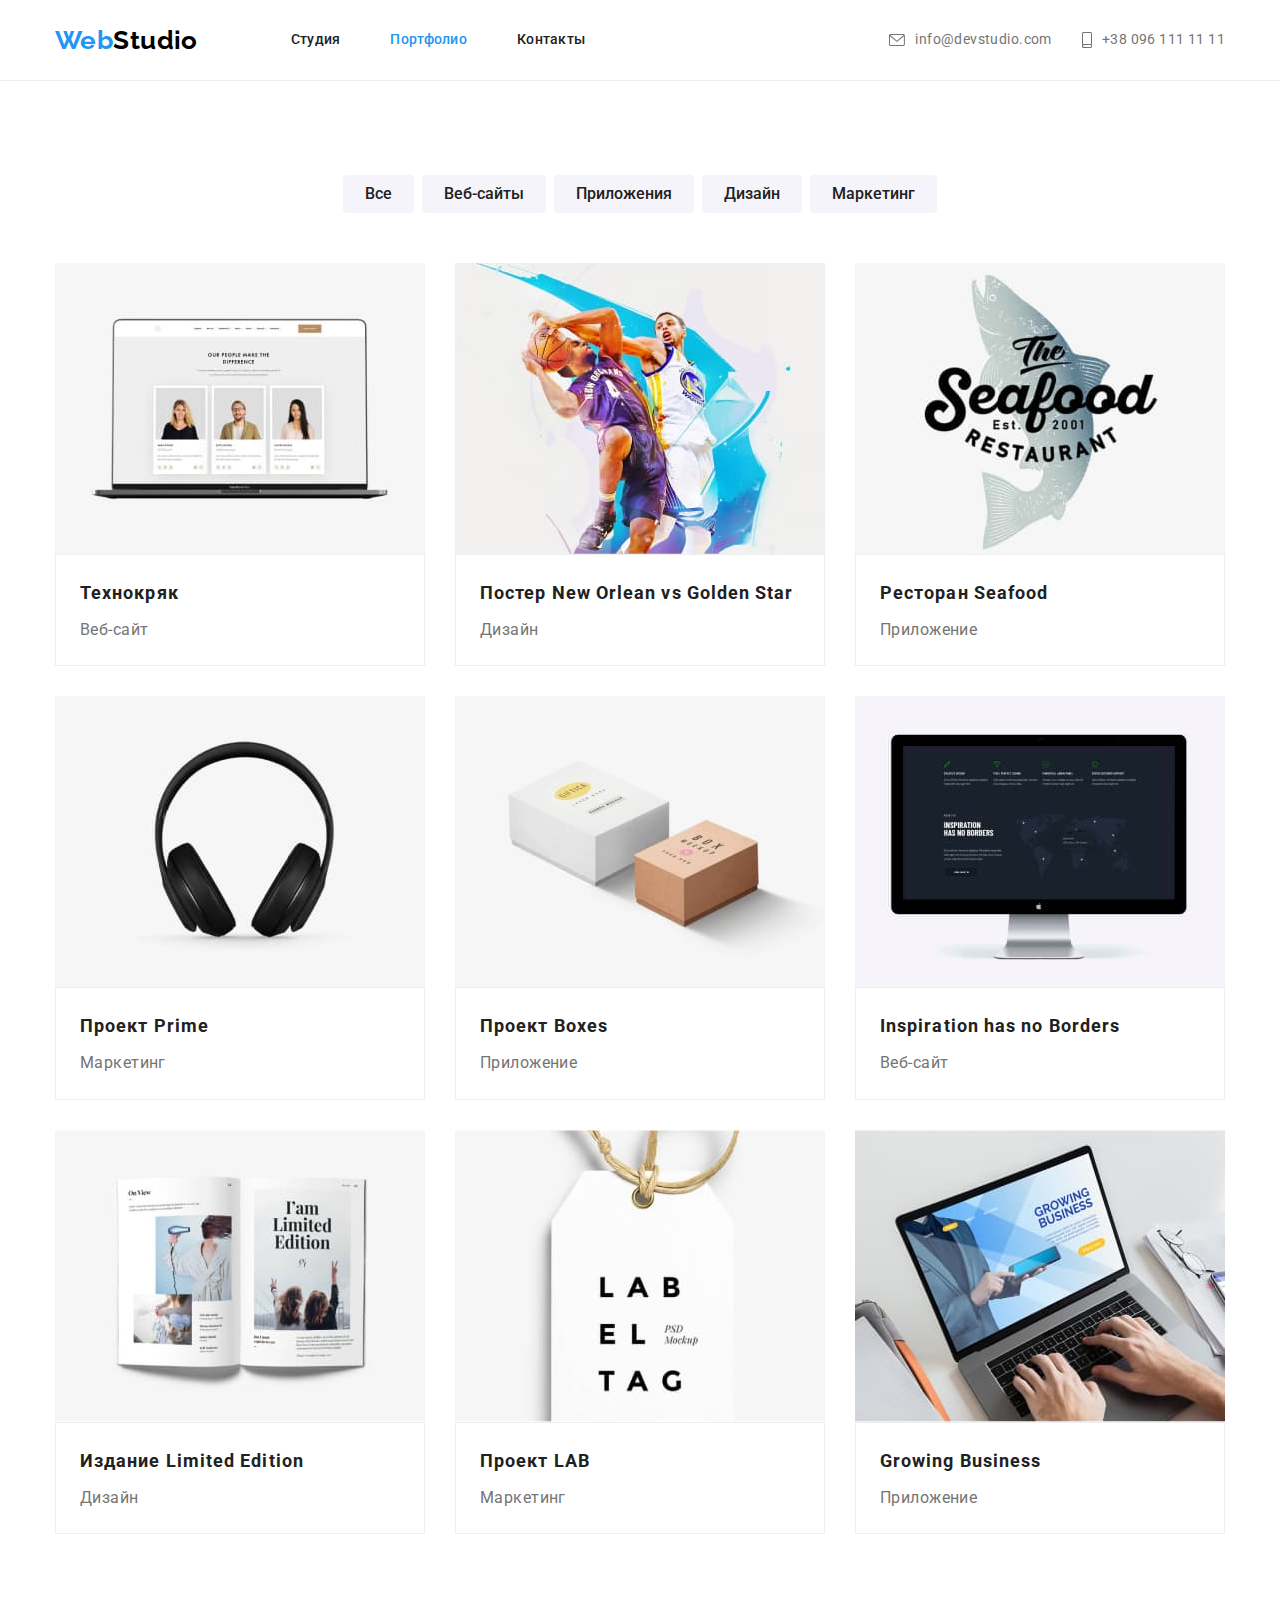
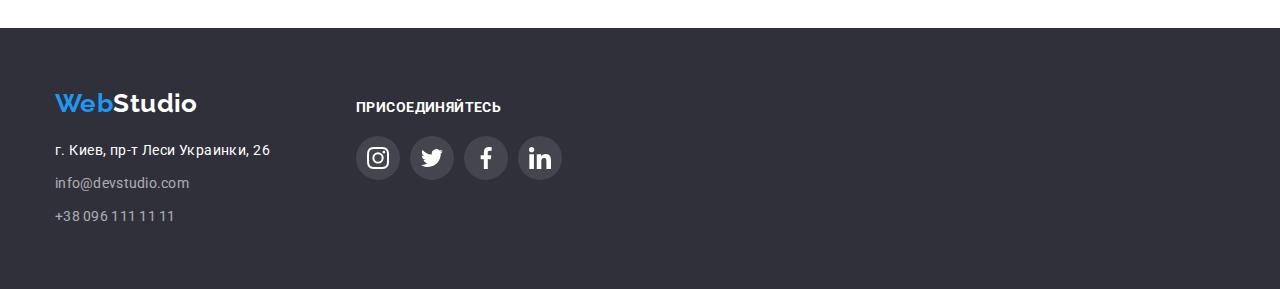
==== commit 94738962: "HW 4 final" ====
--- a/portfolio.html
+++ b/portfolio.html
@@ -26,18 +26,29 @@
             <li class="item"><a class="link" href="">Контакты</a></li>
           </ul>
         </nav>
-        <div class="auth-nav-block">
-          <ul class="auth-nav">
-            <li class="item">
-              <a class="link contacts" href="mailto:info@devstudio.com">info@devstudio.com</a>
-            </li>
-            <li class="item">
-              <a class="link contacts" href="tel:+380961111111">+38 096 111 11 11</a>
+        <div class="nav-right">
+          <ul class="new-list">
+            <li class="new-item">
+              <a class="new-link" href="mailto:info@devstudio.com">
+                <svg class="new-icon mail">
+                  <use href="./images/icons.svg#icon-mail"></use>
+                </svg>
+                <span>info@devstudio.com</span>
+              </a>
+            </li>
+            <li class="new-item">
+              <a class="new-link" href="tel:+380961111111">
+                <svg class="new-icon tel">
+                  <use href="./images/icons.svg#icon-tel"></use>
+                </svg>
+                <span>+38 096 111 11 11</span>
+              </a>
             </li>
           </ul>
         </div>
       </div>
     </header>
+
     <main>
       <section class="section">
         <div class="container">
@@ -166,19 +177,54 @@
     </main>
 
     <footer class="footer">
-      <div class="container">
-        <a href="" class="logo bottom">Web<span class="logo-bottom">Studio</span></a>
-        <address class="address">
-          <p>г. Киев, пр-т Леси Украинки, 26</p>
-          <ul class="link-list">
-            <li class="contacts-bottom">
-              <a class="link" href="mailto:info@devstudio.com">info@devstudio.com</a>
-            </li>
-            <li class="contacts-bottom">
-              <a class="link" href="tel:+380961111111">+38 096 111 11 11</a>
-            </li>
-          </ul>
-        </address>
+      <div class="container bottom-box">
+        <div class="contacts-bottom">
+          <a href="" class="logo bottom">Web<span class="logo-bottom">Studio</span></a>
+          <address class="address">
+            <p>г. Киев, пр-т Леси Украинки, 26</p>
+            <ul class="link-list">
+              <li class="contacts-item">
+                <a class="link" href="mailto:info@devstudio.com">info@devstudio.com</a>
+              </li>
+              <li class="contacts-item">
+                <a class="link" href="tel:+380961111111">+38 096 111 11 11</a>
+              </li>
+            </ul>
+          </address>
+        </div>
+        <div class="social-networks">
+          <h3 class="social-networks-title">присоединяйтесь</h3>
+          <ul class="networks">
+            <li>
+              <a class="network-links" href="">
+                <svg class="network-icon">
+                  <use href="./images/icons.svg#icon-instagram"></use>
+                </svg>
+              </a>
+            </li>
+            <li>
+              <a class="network-links" href="">
+                <svg class="network-icon">
+                  <use href="./images/icons.svg#icon-twitter"></use>
+                </svg>
+              </a>
+            </li>
+            <li>
+              <a class="network-links" href="">
+                <svg class="network-icon">
+                  <use href="./images/icons.svg#icon-facebook"></use>
+                </svg>
+              </a>
+            </li>
+            <li>
+              <a class="network-links" href="">
+                <svg class="network-icon">
+                  <use href="./images/icons.svg#icon-linkedin"></use>
+                </svg>
+              </a>
+            </li>
+          </ul>
+        </div>
       </div>
     </footer>
   </body>
--- a/css/styles.css
+++ b/css/styles.css
@@ -20,6 +20,11 @@
     --accent-button-color: #188CE8;
     --line-color: #ECECEC;
     --border-color: #EEEEEE;
+    --bg-hero-color: #C4C4C4;
+    --ovelray-color: rgba(47, 48, 58, 0.4);
+    --social-networks-color: #AFB1B8;
+    --grey-networks-color: rgba(255,255,255,0.1);
+    
 }
 
 body {    
@@ -109,6 +114,7 @@
 }
 
 .contacts {
+    display: flex;
     color: var(--primary-text-color);
 
 }
@@ -150,6 +156,29 @@
     margin-left: auto;
 }
 
+.contacts::before {
+    display: inline-block;
+    align-self: center;
+    content: '';
+    margin-right: 10px;
+    outline:#000000;
+    
+    background-repeat: no-repeat;
+    background-position: center;
+}
+
+.mail::before {
+    width: 16px;
+    height: 12px;
+    background-image: url('../images/mail.svg');
+}
+
+.tel::before {
+    width: 10px;
+    height: 16px;
+    background-image: url('../images/tel.svg');
+}
+
 .page-header {
     border-bottom: 1px solid var(--line-color);
 }
@@ -159,6 +188,48 @@
     align-items: center;
 }
 
+.nav-right {
+    margin-left: auto;
+}
+
+.new-list {
+    display: flex;
+    gap: 30px;
+    justify-content: flex-end;
+}
+
+.new-icon {
+    width: 16px;
+    height: 16px;
+    fill: var(--primary-text-color);
+}
+
+.mail {
+    height: 12px;
+}
+
+.tel {
+    width: 10px;
+}
+
+.new-link {
+    display: flex;
+    align-items: center; 
+    justify-content: space-between;
+    gap: 10px;
+    text-decoration: none;
+    color: var(--primary-text-color);
+}
+
+.new-link:hover,
+.new-link:focus {
+    color: var(--accent-color);
+}
+
+.new-link:hover .new-icon,
+.new-link:focus .new-icon {
+    fill: var(--accent-color);
+}
 /* --------------------- */
 
 /* hero----------------- */
@@ -166,8 +237,19 @@
 .hero {
     padding-top: 200px;
     padding-bottom: 200px;
-    background-color: var(--background-color);
-    text-align: center;    
+    margin-left: auto;
+    margin-right: auto;
+    max-width: 1600px;
+    height: 600px;
+    text-align: center;
+
+    background-color: var(--bg-hero-color);
+    background-image: 
+    linear-gradient(to right, var(--ovelray-color), var(--ovelray-color)),
+    url('../images/hero-main.jpg');
+    background-repeat: no-repeat;
+    background-position: center;
+    background-size: cover;
 }
 
 .hero-title {
@@ -243,6 +325,50 @@
     width: 270px;
 }
 
+.feature-icon-back {
+    background-color: var(--secondary-white-color);
+    padding-top: 25px;
+    padding-bottom: 25px;
+    border-radius: 4px;
+    margin-bottom: 30px;
+}
+
+.feature-icon {
+    display: block;
+    margin: auto;
+    width: 70px;
+    height: 70px;
+ 
+}
+
+/* .features-box::before {
+    display: block;
+    content: '';
+    height: 120px;
+    margin-bottom: 30px;
+
+    background-color: var(--secondary-white-color);
+    border-radius: 4px;
+    background-repeat: no-repeat;
+    background-position: center;
+}
+
+.icon-antenna::before {
+    background-image: url('../images/antenna.svg');   
+}
+
+.icon-clock::before {
+    background-image: url('../images/clock.svg');
+}
+
+.icon-diagram::before {
+    background-image: url('../images/diagram.svg');
+}
+
+.icon-astronaut::before {
+    background-image: url('../images/astronaut.svg');
+} */
+
 .features-title {
     margin: 0 auto 10px;
 
@@ -260,7 +386,6 @@
 }
 
 
-
 /* ---------------------- */
 
 /* our team ------------- */
@@ -277,6 +402,7 @@
 }
 
 .position {
+margin-bottom: 16px;
 
     font-size: 16px;
     line-height: 1.19;
@@ -294,14 +420,100 @@
 .teammate-item {
     text-align: center;
     background-color: var(--primary-white-color);
+    border-radius: 0 0 4px 4px;
+    box-shadow: 0px 1px 3px rgba(0, 0, 0, 0.12), 
+                0px 1px 1px rgba(0, 0, 0, 0.14), 
+                0px 2px 1px rgba(0, 0, 0, 0.2);
 }
 
 .teammate-info {
     padding-top: 30px;
     padding-bottom: 30px;
+    padding-left: 32px;
+    padding-right: 32px;
+}
+
+/* social networks --------- */
+
+.networks {
+    display: flex;
+    gap: 10px;
+ 
+}
+
+.network-links {
+    display: flex;
+    width: 44px;
+    height: 44px;
+    border-radius: 50%;
+    background-color: var(--primary-white-color);
+
+}
+
+.network-icon {
+    margin: auto;
+    width: 22px;
+    height: 22px; 
+    fill: var(--social-networks-color);
+}
+
+.social-networks .network-links {
+    background-color: var(--grey-networks-color);
+}
+
+.social-networks .network-icon {
+    fill: var(--primary-white-color);
+}
+
+.network-links:hover, .network-links:focus {
+    background-color: var(--accent-color);
+}
+
+.network-links:hover,
+.network-links:focus {
+    background-color: var(--accent-color);
+}
+
+.network-links:hover .network-icon, 
+.network-links:focus .network-icon {
+    fill: var(--primary-white-color);
 }
 
 /* ---------------------- */
+
+/* Regular Customers */
+
+.customers {
+    display: flex;
+    gap: 30px;
+}
+
+.customer-link {
+    display: flex;
+    width: 170px;
+    height: 92px;
+    border: 1px solid var(--social-networks-color);
+    border-radius: 4px;
+
+}
+
+.customer-icon {
+    margin: auto;
+    width: 106px;
+    height: 60px;
+    fill: var(--social-networks-color);
+}
+
+.customer-link:hover,
+.customer-link:focus {
+    border-color: var(--accent-color);
+
+}
+
+.customer-link:hover .customer-icon, 
+.customer-link:focus .customer-icon {
+    fill: var(--accent-color);
+}
 
 /* filters -------------- */
 
@@ -324,6 +536,9 @@
 .filter-button:hover, .filter-button:focus {
     background-color: var(--accent-color);
     color: var(--alt-text-color);
+    box-shadow: 0px 3px 1px rgba(0, 0, 0, 0.1),
+        0px 1px 2px rgba(0, 0, 0, 0.08),
+        0px 2px 2px rgba(0, 0, 0, 0.12);;
 }
 
 .filters-list {
@@ -363,6 +578,10 @@
     background-color: var(--primary-white-color);
 }
 
+.project-item:hover {
+    box-shadow: 0px 4px 4px rgba(0, 0, 0, 0.25);
+}
+
 .project-text {
     padding: 20px 24px;
     border: 1px solid var(--border-color);
@@ -404,5 +623,28 @@
 }
 
 .contacts-bottom {
-padding-top: 9px;
-}+    width: 231px;
+}
+
+.contacts-item {
+    padding-top: 9px;
+}
+
+.bottom-box {
+    display: flex;
+}
+
+.social-networks {
+    margin-left: 70px;
+    padding-top: 12px;
+}
+
+.social-networks-title {
+    margin-bottom: 20px;
+    
+    color: var(--alt-text-color);
+    font-weight: 700;
+    font-size: 14px;
+    line-height: 1.14;
+    text-transform: uppercase;
+}
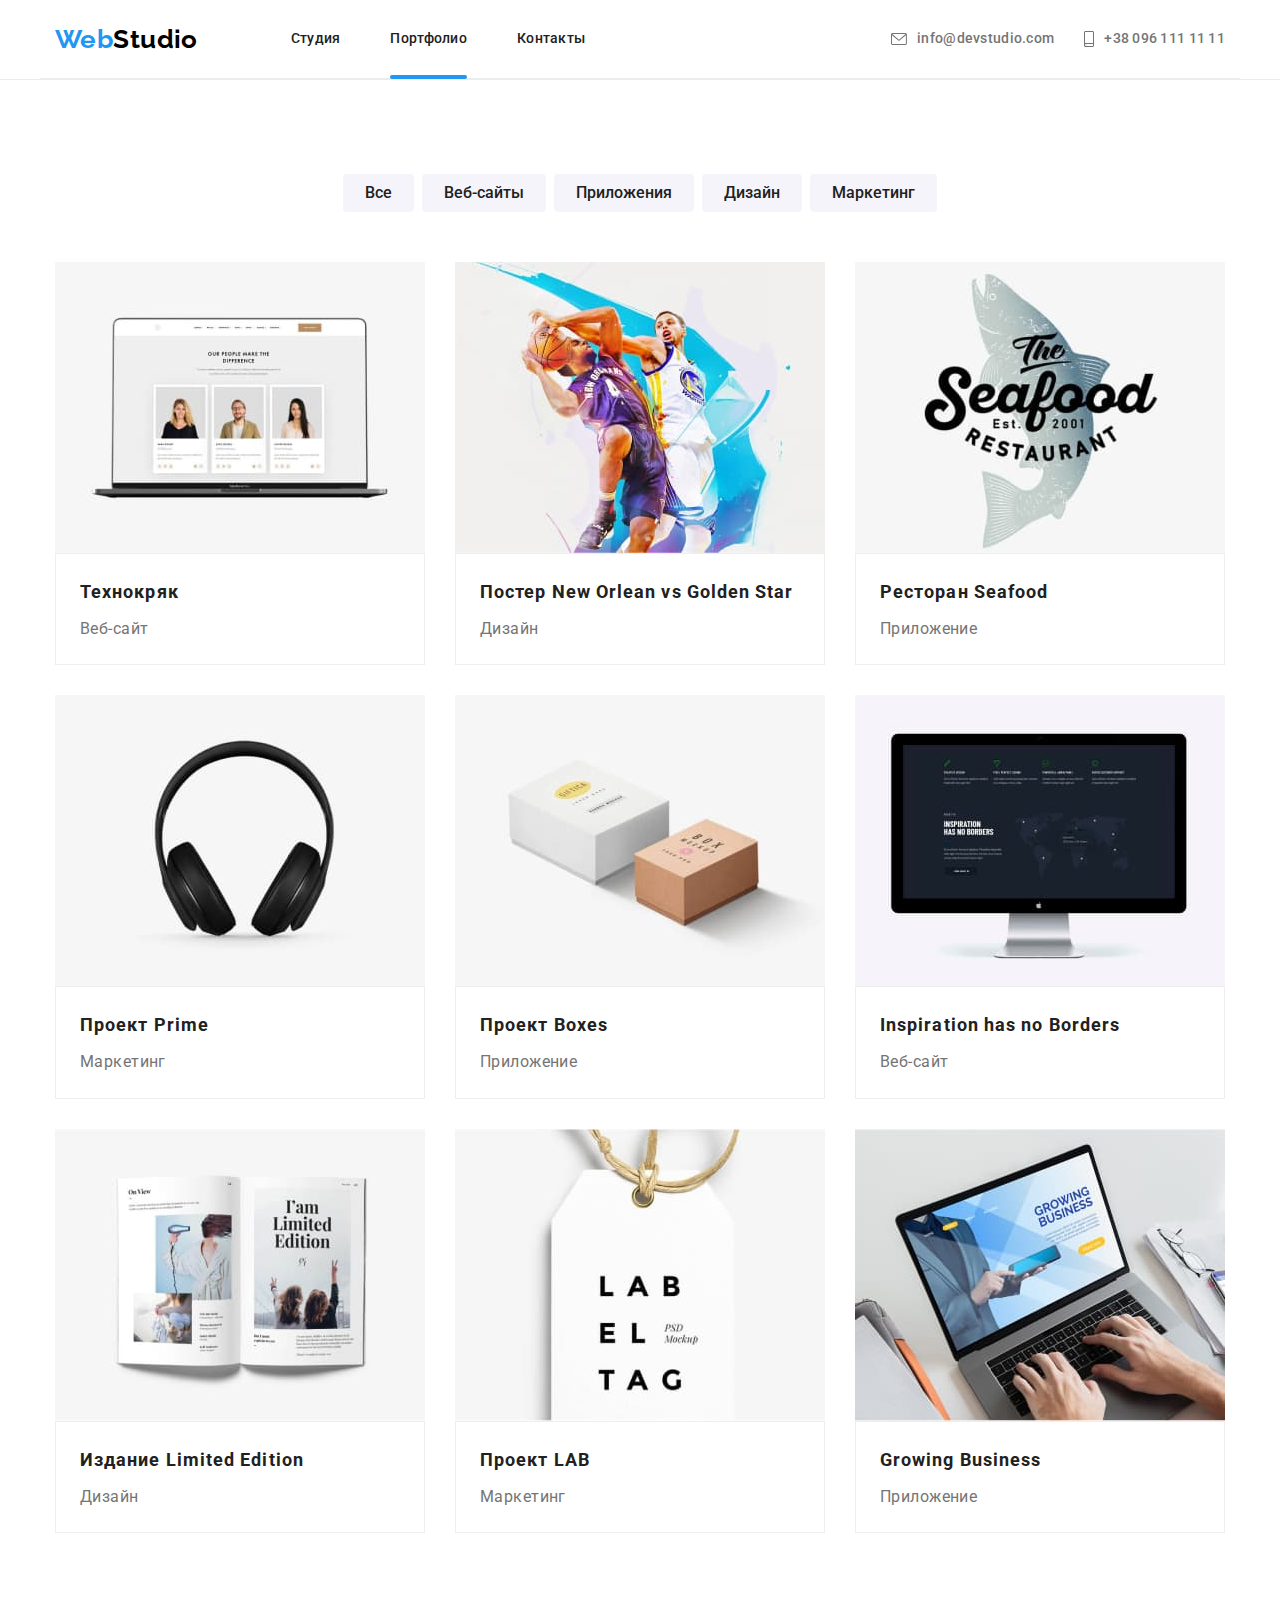
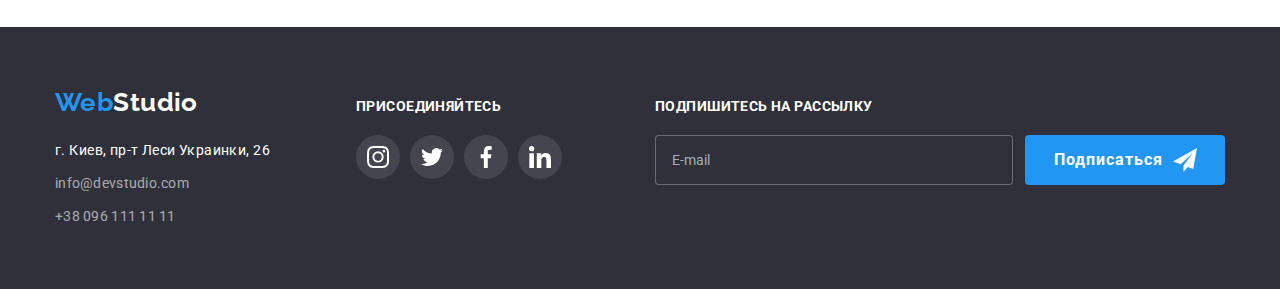
==== commit 1f83e62f: "hw-7-bam" ====
--- a/portfolio.html
+++ b/portfolio.html
@@ -13,163 +13,248 @@
       rel="stylesheet"
       href="https://cdnjs.cloudflare.com/ajax/libs/modern-normalize/1.1.0/modern-normalize.min.css"
     />
-    <link rel="stylesheet" href="./css/styles.css" />
+    <link rel="stylesheet" href="./styles.css" />
   </head>
   <body>
     <header class="page-header">
-      <div class="container main-nav">
-        <a href="" class="logo">Web<span class="logo-top">Studio</span></a>
-        <nav>
-          <ul class="site-nav">
-            <li class="item"><a class="link" href="./index.html">Студия</a></li>
-            <li class="item"><a class="link current" href="./portfolio.html">Портфолио</a></li>
-            <li class="item"><a class="link" href="">Контакты</a></li>
+      <nav class="container main-nav">
+        <a href="./index.html" class="logo">Web<span class="logo__text">Studio</span></a>
+
+        <ul class="site-nav">
+          <li class="site-nav__item">
+            <a class="site-nav__link" href="./index.html">Студия</a>
+          </li>
+          <li class="site-nav__item site-nav__link--current">
+            <a class="site-nav__link" href="./portfolio.html">Портфолио</a>
+          </li>
+          <li class="site-nav__item"><a class="site-nav__link" href="">Контакты</a></li>
+        </ul>
+
+        <div class="contacts">
+          <ul class="contacts__list">
+            <li class="contacts__item">
+              <a class="contacts__link" href="mailto:info@devstudio.com">
+                <svg class="contacts__icon">
+                  <use href="./images/icons.svg#icon-mail" width="16"></use>
+                </svg>
+                <span>info@devstudio.com</span>
+              </a>
+            </li>
+            <li class="contacts__item">
+              <a class="contacts__link" href="tel:+380961111111">
+                <svg class="contacts__icon contacts__icon--width">
+                  <use href="./images/icons.svg#icon-tel" width="10"></use>
+                </svg>
+                <span>+38 096 111 11 11</span>
+              </a>
+            </li>
           </ul>
-        </nav>
-        <div class="nav-right">
-          <ul class="new-list">
-            <li class="new-item">
-              <a class="new-link" href="mailto:info@devstudio.com">
-                <svg class="new-icon mail">
-                  <use href="./images/icons.svg#icon-mail"></use>
-                </svg>
-                <span>info@devstudio.com</span>
-              </a>
-            </li>
-            <li class="new-item">
-              <a class="new-link" href="tel:+380961111111">
-                <svg class="new-icon tel">
-                  <use href="./images/icons.svg#icon-tel"></use>
-                </svg>
-                <span>+38 096 111 11 11</span>
-              </a>
-            </li>
-          </ul>
-        </div>
-      </div>
+        </div>
+      </nav>
     </header>
 
     <main>
       <section class="section">
         <div class="container">
           <!-- Filters -->
-          <ul class="filters-list">
-            <li><button class="filter-button" type="button">Все</button></li>
-            <li><button class="filter-button" type="button">Веб-сайты</button></li>
-            <li><button class="filter-button" type="button">Приложения</button></li>
-            <li><button class="filter-button" type="button">Дизайн</button></li>
-            <li><button class="filter-button" type="button">Маркетинг</button></li>
+          <ul class="filters">
+            <li><button class="filters__button" type="button">Все</button></li>
+            <li><button class="filters__button" type="button">Веб-сайты</button></li>
+            <li><button class="filters__button" type="button">Приложения</button></li>
+            <li><button class="filters__button" type="button">Дизайн</button></li>
+            <li><button class="filters__button" type="button">Маркетинг</button></li>
           </ul>
 
           <!-- Projects -->
-          <ul class="projects-list">
-            <li class="project-item">
-              <img
-                class="project-img"
-                src="./images/portfolio-01-technopark.jpg"
-                width="370"
-                alt="Ноутбук з веб-сайтом"
-              />
-              <div class="project-text">
-                <h2 class="project-title">Технокряк</h2>
-                <p class="project-filter">Веб-сайт</p>
-              </div>
-            </li>
-            <li class="project-item">
-              <img
-                class="project-img"
-                src="./images/portfolio-02-basket.jpg"
-                width="370"
-                alt="Баскетболісти"
-              />
-              <div class="project-text">
-                <h2 class="project-title">Постер New Orlean vs Golden Star</h2>
-                <p class="project-filter">Дизайн</p>
-              </div>
-            </li>
-            <li class="project-item">
-              <img
-                class="project-img"
-                src="./images/portfolio-03-seafood.jpg"
-                width="370"
-                alt="Логотип ресторану Seafood"
-              />
-              <div class="project-text">
-                <h2 class="project-title">Ресторан Seafood</h2>
-                <p class="project-filter">Приложение</p>
-              </div>
-            </li>
-            <li class="project-item">
-              <img
-                class="project-img"
-                src="./images/portfolio-04-headphones.jpg"
-                width="370"
-                alt="Навушники"
-              />
-              <div class="project-text">
-                <h2 class="project-title">Проект Prime</h2>
-                <p class="project-filter">Маркетинг</p>
-              </div>
-            </li>
-            <li class="project-item">
-              <img
-                class="project-img"
-                src="./images/portfolio-05-boxes.jpg"
-                width="370"
-                alt="Дві коробки"
-              />
-              <div class="project-text">
-                <h2 class="project-title">Проект Boxes</h2>
-                <p class="project-filter">Приложение</p>
-              </div>
-            </li>
-            <li class="project-item">
-              <img
-                class="project-img"
-                src="./images/portfolio-06-imac.jpg"
-                width="370"
-                alt="IMacз З веб-сайтом"
-              />
-              <div class="project-text">
-                <h2 class="project-title">Inspiration has no Borders</h2>
-                <p class="project-filter">Веб-сайт</p>
-              </div>
-            </li>
-            <li class="project-item">
-              <img
-                class="project-img"
-                src="./images/portfolio-07-magazine.jpg"
-                width="370"
-                alt="Відкритий журнал"
-              />
-              <div class="project-text">
-                <h2 class="project-title">Издание Limited Edition</h2>
-                <p class="project-filter">Дизайн</p>
-              </div>
-            </li>
-            <li class="project-item">
-              <img
-                class="project-img"
-                src="./images/portfolio-08-lab.jpg"
-                width="370"
-                alt="Картонка з логотипом LAB"
-              />
-              <div class="project-text">
-                <h2 class="project-title">Проект LAB</h2>
-                <p class="project-filter">Маркетинг</p>
-              </div>
-            </li>
-            <li class="project-item">
-              <img
-                class="project-img"
-                src="./images/portfolio-09-laptop.jpg"
-                width="370"
-                alt="Руки друкують на ноутбуці"
-              />
-              <div class="project-text">
-                <h2 class="project-title">Growing Business</h2>
-                <p class="project-filter">Приложение</p>
-              </div>
+          <ul class="projects">
+            <li class="projects__item">
+              <a href="" class="projects__link">
+                <div class="projects__card">
+                  <img
+                    class="projects__img"
+                    src="./images/portfolio-01-technopark.jpg"
+                    width="370"
+                    alt="Ноутбук з веб-сайтом"
+                  />
+                  <p class="projects__description">
+                    Ресурс предлагает комплексные предложения с разным уровнем функционала и
+                    сервисов. Все это позволит посетителю получить исчерпывающие сведения о компании
+                    или частном лице.
+                  </p>
+                </div>
+                <div class="projects__text">
+                  <h2 class="projects__title">Технокряк</h2>
+                  <p class="projects__caption">Веб-сайт</p>
+                </div>
+              </a>
+            </li>
+            <li class="projects__item">
+              <a href="" class="projects__link">
+                <div class="projects__card">
+                  <img
+                    class="projects__img"
+                    src="./images/portfolio-02-basket.jpg"
+                    width="370"
+                    alt="Баскетболісти"
+                  />
+                  <p class="projects__description">
+                    Ресурс предлагает комплексные предложения с разным уровнем функционала и
+                    сервисов. Все это позволит посетителю получить исчерпывающие сведения о компании
+                    или частном лице.
+                  </p>
+                </div>
+                <div class="projects__text">
+                  <h2 class="projects__title">Постер New Orlean vs Golden Star</h2>
+                  <p class="projects__caption">Дизайн</p>
+                </div>
+              </a>
+            </li>
+            <li class="projects__item">
+              <a href="" class="projects__link">
+                <div class="projects__card">
+                  <img
+                    class="projects__img"
+                    src="./images/portfolio-03-seafood.jpg"
+                    width="370"
+                    alt="Логотип ресторану Seafood"
+                  />
+                  <p class="projects__description">
+                    Ресурс предлагает комплексные предложения с разным уровнем функционала и
+                    сервисов. Все это позволит посетителю получить исчерпывающие сведения о компании
+                    или частном лице.
+                  </p>
+                </div>
+                <div class="projects__text">
+                  <h2 class="projects__title">Ресторан Seafood</h2>
+                  <p class="projects__caption">Приложение</p>
+                </div>
+              </a>
+            </li>
+            <li class="projects__item">
+              <a href="" class="projects__link">
+                <div class="projects__card">
+                  <img
+                    class="projects__img"
+                    src="./images/portfolio-04-headphones.jpg"
+                    width="370"
+                    alt="Навушники"
+                  />
+                  <p class="projects__description">
+                    Ресурс предлагает комплексные предложения с разным уровнем функционала и
+                    сервисов. Все это позволит посетителю получить исчерпывающие сведения о компании
+                    или частном лице.
+                  </p>
+                </div>
+                <div class="projects__text">
+                  <h2 class="projects__title">Проект Prime</h2>
+                  <p class="projects__caption">Маркетинг</p>
+                </div>
+              </a>
+            </li>
+            <li class="projects__item">
+              <a href="" class="projects__link">
+                <div class="projects__card">
+                  <img
+                    class="projects__img"
+                    src="./images/portfolio-05-boxes.jpg"
+                    width="370"
+                    alt="Дві коробки"
+                  />
+                  <p class="projects__description">
+                    Ресурс предлагает комплексные предложения с разным уровнем функционала и
+                    сервисов. Все это позволит посетителю получить исчерпывающие сведения о компании
+                    или частном лице.
+                  </p>
+                </div>
+                <div class="projects__text">
+                  <h2 class="projects__title">Проект Boxes</h2>
+                  <p class="projects__caption">Приложение</p>
+                </div>
+              </a>
+            </li>
+            <li class="projects__item">
+              <a href="" class="projects__link">
+                <div class="projects__card">
+                  <img
+                    class="projects__img"
+                    src="./images/portfolio-06-imac.jpg"
+                    width="370"
+                    alt="IMacз З веб-сайтом"
+                  />
+                  <p class="projects__description">
+                    Ресурс предлагает комплексные предложения с разным уровнем функционала и
+                    сервисов. Все это позволит посетителю получить исчерпывающие сведения о компании
+                    или частном лице.
+                  </p>
+                </div>
+                <div class="projects__text">
+                  <h2 class="projects__title">Inspiration has no Borders</h2>
+                  <p class="projects__caption">Веб-сайт</p>
+                </div>
+              </a>
+            </li>
+            <li class="projects__item">
+              <a href="" class="projects__link">
+                <div class="projects__card">
+                  <img
+                    class="projects__img"
+                    src="./images/portfolio-07-magazine.jpg"
+                    width="370"
+                    alt="Відкритий журнал"
+                  />
+                  <p class="projects__description">
+                    Ресурс предлагает комплексные предложения с разным уровнем функционала и
+                    сервисов. Все это позволит посетителю получить исчерпывающие сведения о компании
+                    или частном лице.
+                  </p>
+                </div>
+                <div class="projects__text">
+                  <h2 class="projects__title">Издание Limited Edition</h2>
+                  <p class="projects__caption">Дизайн</p>
+                </div>
+              </a>
+            </li>
+            <li class="projects__item">
+              <a href="" class="projects__link">
+                <div class="projects__card">
+                  <img
+                    class="projects__img"
+                    src="./images/portfolio-08-lab.jpg"
+                    width="370"
+                    alt="Картонка з логотипом LAB"
+                  />
+                  <p class="projects__description">
+                    Ресурс предлагает комплексные предложения с разным уровнем функционала и
+                    сервисов. Все это позволит посетителю получить исчерпывающие сведения о компании
+                    или частном лице.
+                  </p>
+                </div>
+                <div class="projects__text">
+                  <h2 class="projects__title">Проект LAB</h2>
+                  <p class="projects__caption">Маркетинг</p>
+                </div>
+              </a>
+            </li>
+            <li class="projects__item">
+              <a href="" class="projects__link">
+                <div class="projects__card">
+                  <img
+                    class="projects__img"
+                    src="./images/portfolio-09-laptop.jpg"
+                    width="370"
+                    alt="Руки друкують на ноутбуці"
+                  />
+                  <p class="projects__description">
+                    Ресурс предлагает комплексные предложения с разным уровнем функционала и
+                    сервисов. Все это позволит посетителю получить исчерпывающие сведения о компании
+                    или частном лице.
+                  </p>
+                </div>
+                <div class="projects__text">
+                  <h2 class="projects__title">Growing Business</h2>
+                  <p class="projects__caption">Приложение</p>
+                </div>
+              </a>
             </li>
           </ul>
         </div>
@@ -177,53 +262,73 @@
     </main>
 
     <footer class="footer">
-      <div class="container bottom-box">
-        <div class="contacts-bottom">
-          <a href="" class="logo bottom">Web<span class="logo-bottom">Studio</span></a>
-          <address class="address">
+      <div class="container footer__flex">
+        <div class="footer__contacts">
+          <a href="./index.html" class="logo">Web<span class="logo__text--inverse">Studio</span></a>
+          <address class="footer__address">
             <p>г. Киев, пр-т Леси Украинки, 26</p>
-            <ul class="link-list">
-              <li class="contacts-item">
-                <a class="link" href="mailto:info@devstudio.com">info@devstudio.com</a>
+            <ul class="footer__list">
+              <li class="footer__item">
+                <a class="footer__link" href="mailto:info@devstudio.com">info@devstudio.com</a>
               </li>
-              <li class="contacts-item">
-                <a class="link" href="tel:+380961111111">+38 096 111 11 11</a>
+              <li class="footer__item">
+                <a class="footer__link" href="tel:+380961111111">+38 096 111 11 11</a>
               </li>
             </ul>
           </address>
         </div>
-        <div class="social-networks">
-          <h3 class="social-networks-title">присоединяйтесь</h3>
-          <ul class="networks">
+        <div class="footer__join">
+          <h3 class="footer__title">присоединяйтесь</h3>
+          <ul class="networks networks--join">
             <li>
-              <a class="network-links" href="">
-                <svg class="network-icon">
-                  <use href="./images/icons.svg#icon-instagram"></use>
+              <a class="networks__link" href="">
+                <svg class="networks__icon">
+                  <use href="./images/icons.svg#icon-instagram" width="22"></use>
                 </svg>
               </a>
             </li>
             <li>
-              <a class="network-links" href="">
-                <svg class="network-icon">
-                  <use href="./images/icons.svg#icon-twitter"></use>
+              <a class="networks__link" href="">
+                <svg class="networks__icon">
+                  <use href="./images/icons.svg#icon-twitter" width="22"></use>
                 </svg>
               </a>
             </li>
             <li>
-              <a class="network-links" href="">
-                <svg class="network-icon">
-                  <use href="./images/icons.svg#icon-facebook"></use>
+              <a class="networks__link" href="">
+                <svg class="networks__icon">
+                  <use href="./images/icons.svg#icon-facebook" width="22"></use>
                 </svg>
               </a>
             </li>
             <li>
-              <a class="network-links" href="">
-                <svg class="network-icon">
-                  <use href="./images/icons.svg#icon-linkedin"></use>
+              <a class="networks__link" href="">
+                <svg class="networks__icon">
+                  <use href="./images/icons.svg#icon-linkedin" width="22"></use>
                 </svg>
               </a>
             </li>
           </ul>
+        </div>
+        <div class="footer__subscription">
+          <h3 class="footer__title">Подпишитесь на рассылку</h3>
+          <form class="footer__form">
+            <label>
+              <input
+                class="footer__field"
+                type="email"
+                name="subscribe-email"
+                placeholder="E-mail"
+                required
+              />
+            </label>
+            <button class="footer__button" type="submit">
+              Подписаться
+              <svg class="footer__icon">
+                <use href="./images/icons.svg#icon-paper-plane" width="24" height="24"></use>
+              </svg>
+            </button>
+          </form>
         </div>
       </div>
     </footer>
--- a/styles.css
+++ b/styles.css
@@ -0,0 +1,1029 @@
+/* Колір основного тексту #757575 */
+/* Колір другорядного тексту #212121  */
+/* Білий текст №FFFFFF */
+/* Акцент #2196F3 */
+/* Контакти rgba(255, 255, 255, 0.6) */
+/* Остновний фон #FFFFFF */
+/* Другорядний фон: #F5F4FA */
+
+/* global ------------ */
+
+/* variables */
+:root {
+    --primary-text-color: #757575;
+    --title-text-color: #212121;
+    --accent-color: #2196F3;
+    --alt-text-color: #ffffff; 
+    --primary-white-color: #FFFFFF;
+    --secondary-white-color: #F5F4FA; 
+    --background-color: #2F303A;
+    --background-transparent-color: rgba(47, 48, 58, 0.8);
+    --black-color: #000000;
+    --accent-button-color: #188CE8;
+    --line-color: #ECECEC;
+    --border-color: #EEEEEE;
+    --bg-hero-color: #C4C4C4;
+    --ovelray-color: rgba(47, 48, 58, 0.4);
+    --social-networks-color: #AFB1B8;
+    --grey-networks-color: rgba(255,255,255,0.1);
+    --overlay-color: rgba(0, 0, 0, 0.2);
+    --button-border-color: rgba(0, 0, 0, 0.1);
+    --project-description-color: rgba(33, 150, 243, 0.9);
+    --line-grey-color: rgba(255, 255, 255, 0.3);
+    --field-border-color: rgba(33, 33, 33, 0.2);
+    --comment-text-color: rgba(117, 117, 117, 0.5);
+    --email-grey-color: rgba(255, 255, 255, 0.6);
+    
+}
+
+/* base */
+body {    
+    color: var(--primary-text-color);
+    background-color: var(--primary-white-color); 
+
+    font-family: Roboto, sans-serif;
+    font-weight: 400;
+    font-size: 14px;
+    line-height: 1.71;
+    letter-spacing: 0.03em;
+}
+
+h1, h2, h3, h4, h5, h6, p, ul, label, input, textarea {
+    margin: 0;
+    padding: 0;
+}
+
+ul {
+    list-style: none;
+}
+
+img {
+    display: block;
+}
+
+/* placeholder */
+.container {
+    width: 1200px;
+    margin: 0 auto;
+    padding-left: 15px;
+    padding-right: 15px;
+}
+
+/* placeholder */
+.button { 
+    
+    display: inline-block;
+    align-self: center;
+
+    padding: 10px 32px;
+    max-width: fit-content;
+    border: none;
+    border-radius: 4px;
+    cursor: pointer;
+
+    background-color: var(--accent-color);
+    color: var(--alt-text-color);
+
+    font-family: inherit;
+    font-weight: 700;
+    font-size: 16px;
+    line-height: 1.88;
+    letter-spacing: 0.06em;
+    text-align: center;
+
+    transition: box-shadow 250ms cubic-bezier(0.4, 0, 0.2, 1),
+            background-color 250ms cubic-bezier(0.4, 0, 0.2, 1);
+}
+
+.button:hover,
+.button:focus {
+    background-color: var(--accent-button-color);
+    box-shadow: 0px 4px 4px rgba(0, 0, 0, 0.25);
+}
+
+/* placeholder */
+.visually-hidden {
+    position: absolute;
+    width: 1px;
+    height: 1px;
+    margin: -1px;
+    border: 0;
+    padding: 0;
+    white-space: nowrap;
+    clip-path: inset(100%);
+    clip: rect(0 0 0 0);
+    overflow: hidden;
+}
+
+/* placeholder */
+/* --- section */
+.section {
+    padding-top: 94px;
+    padding-bottom: 94px;
+}
+
+.section--cutted {
+    padding-bottom: 0;
+}
+
+.section--bg {
+    background-color: var(--secondary-white-color);
+
+}
+
+.section__title {
+    margin: 0 auto 50px;
+
+    color: var(--title-text-color);
+
+    font-weight: 700;
+    font-size: 36px;
+    line-height: 1.17;
+    text-align: center;
+
+}
+
+/* placeholder */
+/* --- networks - separate file */
+.networks {
+    display: flex;
+    gap: 10px;
+}
+
+.networks__link {
+    display: flex;
+    width: 44px;
+    height: 44px;
+    border-radius: 50%;
+    background-color: var(--primary-white-color);
+
+    transition: background-color 250ms cubic-bezier(0.4, 0, 0.2, 1),
+        fill 250ms cubic-bezier(0.4, 0, 0.2, 1);
+}
+
+.networks__icon {
+    margin: auto;
+    width: 22px;
+    height: 22px;
+    fill: var(--social-networks-color);
+
+    transition: fill 250ms cubic-bezier(0.4, 0, 0.2, 1);
+
+}
+
+/* THE ORDER OF NEXT 4 PROPERTIES IS IMPORTANT */
+.networks--join .networks__link {
+    background-color: var(--grey-networks-color);
+}
+
+.networks--join .networks__icon {
+    fill: var(--primary-white-color);
+}
+
+.networks__link:hover,
+.networks__link:focus {
+    background-color: var(--accent-color);
+}
+
+.networks__link:hover .networks__icon,
+.networks__link:focus .networks__icon {
+    fill: var(--primary-white-color);
+}
+
+/* NNNNNNNNNNNNNNNNEEEEEEEEEEEEEEEEEWWWWWWWWWWWWWWWW */
+
+/* === page-header */
+
+.page-header {
+    display: flex;
+    border-bottom: 1px solid var(--line-color);
+    height: 80px;
+}
+
+/* === main-nav */
+
+.main-nav {
+    display: flex;
+    align-items: center;
+    border-bottom: 1px solid var(--line-color);
+}
+
+/* === logo */
+
+.logo {
+    display: inline-block;
+
+    color: var(--accent-color);
+
+    font-family: Raleway, sans-serif;
+    font-weight: 700;
+    font-size: 26px;
+    line-height: 1.19;
+    text-decoration: none;
+}
+
+.logo__text {
+    color: var(--black-color);
+}
+
+.logo__text--inverse {
+    color: var(--alt-text-color);
+    margin-bottom: 20px;
+}
+
+/* === site-nav */
+
+.site-nav {
+    display: flex;
+    height: 80px;
+
+    padding-left: 0;
+    margin-left: 93px;
+    gap: 50px;
+}
+
+.site-nav__item {
+    position: relative;
+
+    display: flex;
+    align-items: center;
+}
+
+.site-nav__link {
+    color: var(--title-text-color);
+
+    font-weight: 500;
+    font-size: 14px;
+    line-height: 1.14;
+    text-decoration: none;
+    letter-spacing: 0.02em;
+
+    transition: color 250ms cubic-bezier(0.4, 0, 0.2, 1);
+}
+
+.site-nav__link--current {
+    color: var(--accent-color);
+
+}
+
+.site-nav__link--current::after {
+    content: '';
+    position: absolute;
+    display: block;
+    bottom: 0;
+    width: 100%;
+    height: 4px;
+    background-color: #2196F3;
+    border-radius: 2px;
+}
+
+.site-nav__link:hover,
+.site-nav__link:focus {
+    color: var(--accent-color);
+}
+
+/* === contacts */
+
+.contacts {
+    margin-left: auto;
+    display: flex;
+    align-items: center;
+    height: 80px;
+}
+
+.contacts__list {
+    display: flex;
+    gap: 30px;
+    justify-content: flex-end;
+}
+
+.contacts__link {
+    display: flex;
+    align-items: center;
+    justify-content: space-between;
+    gap: 10px;
+
+    text-decoration: none;
+    color: var(--primary-text-color);
+    font-weight: 500;
+    letter-spacing: 0.02em;
+    line-height: 1.14;
+
+    transition: color 250ms cubic-bezier(0.4, 0, 0.2, 1);
+}
+
+.contacts__icon {
+    width: 16px;
+    height: 16px;
+    fill: var(--primary-text-color);
+
+    transition: fill 250ms cubic-bezier(0.4, 0, 0.2, 1);
+}
+
+.contacts__icon--width {
+    width: 10px;
+}
+
+.contacts__link:hover,
+.contacts__link:focus {
+    color: var(--accent-color);
+}
+
+.contacts__link:hover .contacts__icon,
+.contacts__link:focus .contacts__icon {
+    fill: var(--accent-color);
+}
+
+/* === hero */
+
+.hero {
+    padding-top: 200px;
+    padding-bottom: 200px;
+    margin-left: auto;
+    margin-right: auto;
+    max-width: 1600px;
+    height: 600px;
+ 
+    text-align: center;
+
+    background-color: var(--bg-hero-color);
+ 
+    background-image:
+        linear-gradient(to right, var(--ovelray-color), var(--ovelray-color)),
+        url('../images/hero-main.jpg');
+    background-repeat: no-repeat;
+    background-position: center;
+    background-size: cover;
+}
+
+.hero__title {
+    margin-bottom: 30px;
+
+    color: var(--alt-text-color);
+
+    font-weight: 900;
+    font-size: 44px;
+    line-height: 1.36;
+    letter-spacing: 0.06em;
+    text-transform: uppercase;
+
+}
+
+/* === backdrop */
+
+.backdrop {
+    position: fixed;
+    top: 0;
+    left: 0;
+    z-index: 2;
+
+    width: 100%;
+    height: 100%;
+
+    background-color: var(--overlay-color);
+    opacity: 1;
+    transition: opacity 250ms cubic-bezier(0.4, 0, 0.2, 1);
+}
+
+.backdrop.is-hidden {
+
+    opacity: 0;
+    pointer-events: none;
+
+}
+
+/* === modal */
+
+.modal {
+    position: absolute;
+    left: 50%;
+    top: 50%;
+    transform: translate(-50%, -50%) scale(1.0);
+
+    width: 528px;
+    height: 581px;
+
+    background-color: var(--primary-white-color);
+    border-radius: 4px;
+    box-shadow: 0px 1px 3px rgba(0, 0, 0, 0.12),
+        0px 1px 1px rgba(0, 0, 0, 0.14), 0px 2px 1px rgba(0, 0, 0, 0.2);
+
+
+}
+
+.modal__close {
+    position: absolute;
+    z-index: 2;
+    display: flex;
+    justify-content: center;
+    align-items: center;
+    width: 30px;
+    height: 30px;
+    top: 8px;
+    right: 8px;
+
+    border-radius: 50%;
+    background-color: var(--primary-white-color);
+    border: 1px solid var(--button-border-color);
+    cursor: pointer;
+
+    transition: box-shadow 250ms cubic-bezier(0.4, 0, 0.2, 1);
+}
+
+.modal__icon {
+    width: 11px;
+    height: 11px;
+    fill: var(--black-color);
+
+    transition: fill 250ms cubic-bezier(0.4, 0, 0.2, 1);
+}
+
+.modal__close:hover,
+.modal__close:focus {
+    box-shadow: 0px 4px 4px rgba(0, 0, 0, 0.25);
+}
+
+.modal__close:hover .modal__icon,
+.modal__close:focus .modal__icon {
+    fill: var(--accent-color);
+}
+
+/* === form */
+
+.form {
+    display: flex;
+    flex-direction: column;
+
+    padding: 40px;
+}
+
+.form__text {
+    margin-bottom: 12px;
+
+    font-weight: 700;
+    font-size: 20px;
+    line-height: 1.15;
+    letter-spacing: 0.03em;
+    text-align: center;
+
+    color: var(--title-text-color);
+}
+
+.form__item {
+    position: relative;
+    display: flex;
+    flex-direction: column;
+
+    margin-bottom: 10px;
+}
+
+
+.form__title {
+    display: block;
+    margin-bottom: 4px;
+    box-sizing: inherit;
+    text-align: initial;
+
+    font-family: 'Roboto';
+    font-style: normal;
+    font-weight: 400;
+    font-size: 12px;
+    line-height: 1.17;
+    letter-spacing: 0.01em;
+
+    color: var(--primary-text-color);
+}
+
+.form__box {
+    position: relative;
+
+}
+
+.form__field {
+    display: block;
+    padding: 1px 1px 1px 42px;
+
+    width: 100%;
+    height: 40px;
+    border: 1px solid var(--comment-text-color);
+    border-radius: 4px;
+    outline: transparent;
+    cursor: text;
+
+    transition: border-color 250ms cubic-bezier(0.4, 0, 0.2, 1);
+}
+
+.form__field--comment {
+    width: 100%;
+    height: 120px;
+    padding: 12px 16px;
+
+
+    font-weight: 400;
+    font-size: 14px;
+    line-height: 1.14;
+    letter-spacing: 0.01em;
+
+    color: var(--title-text-color);
+
+    resize: none;
+}
+
+.form__field--comment::placeholder {
+    color: var(--comment-text-color);
+}
+
+.form__icon {
+    position: absolute;
+    left: 12px;
+    top: 50%;
+    z-index: 2;
+    cursor: pointer;
+
+    width: 18px;
+    height: 18px;
+    fill: var(--title-text-color);
+    transform: translatey(-50%);
+    transition: fill 250ms cubic-bezier(0.4, 0, 0.2, 1);
+}
+
+.form__agreement {
+    display: flex;
+    justify-content: center;
+    align-items: center;
+    margin-top: 10px;
+    margin-bottom: 30px;
+
+    font-weight: 400;
+    font-size: 14px;
+    line-height: 1.71;
+    letter-spacing: 0.03em;
+}
+
+.form__checkbox {
+    position: absolute;
+    white-space: nowrap;
+    width: 1px;
+    height: 1px;
+    overflow: hidden;
+    border: 0;
+    padding: 0;
+    clip: rect(0 0 0 0);
+    clip-path: inset(50%);
+    margin: -1px;
+}
+
+.form__confirmation {
+    margin-left: 8px;
+}
+
+.form__link {
+    color: var(--accent-color);
+}
+
+.form__checkdraw {
+    display: inline-block;
+
+    width: 16px;
+    height: 15px;
+
+    background-image: url(../images/check-empty.svg);
+    border-radius: 2px;
+    background-repeat: no-repeat;
+    background-position: center;
+
+    transition: background-color 250ms cubic-bezier(0.4, 0, 0.2, 1),
+        background-image 250ms cubic-bezier(0.4, 0, 0.2, 1);
+
+}
+
+
+
+.form__checkbox:checked+.form__checkdraw {
+    background-color: var(--accent-color);
+    background-image: url(../images/check-full.svg);
+
+}
+
+.form__item:hover .form__icon {
+    fill: var(--accent-color);
+}
+
+.form__field:hover,
+.form__field:focus {
+    border-color: var(--accent-color);
+}
+
+.form__field:focus+.form__icon {
+    fill: var(--accent-color);
+
+}
+
+/* === features */
+
+.features {
+    display: flex;
+    justify-content: space-between;
+}
+
+.features-title {
+    color: var(--title-text-color);
+}
+
+.features__item {
+    width: 270px;
+}
+
+.features__bg {
+    display: flex;
+    justify-content: center;
+    align-items: center;
+    width: 270px;
+    height: 120px;
+    background-color: var(--secondary-white-color);
+    border-radius: 4px;
+    margin-bottom: 30px;
+}
+
+.features__icon {
+    display: block;
+    width: 70px;
+    height: 70px;
+}
+
+.features__title {
+    margin: 0 auto 10px;
+
+    font-weight: 700;
+    font-size: 14px;
+    line-height: 1.14;
+    text-transform: uppercase;
+}
+
+/* === directions  */
+
+.directions {
+    display: flex;
+    flex-wrap: wrap;
+    gap: 30px;
+}
+
+.directions__item {
+    position: relative;
+
+    display: flex;
+    justify-content: center;
+}
+
+.directions__title {
+    position: absolute;
+    bottom: 0;
+    z-index: 1;
+
+    width: 100%;
+    padding-top: 27px;
+    padding-bottom: 27px;
+    text-align: center;
+
+    color: var(--primary-white-color);
+    background-color: var(--background-transparent-color);
+
+    font-weight: 700;
+    font-size: 14px;
+    line-height: 16px;
+    letter-spacing: 0.03em;
+    text-transform: uppercase;
+}
+
+/* === teammates */
+
+.teammates {
+    display: flex;
+    flex-wrap: wrap;
+    gap: 30px;
+}
+
+.teammates__item {
+    text-align: center;
+    background-color: var(--primary-white-color);
+    border-radius: 0 0 4px 4px;
+    box-shadow: 0px 1px 3px rgba(0, 0, 0, 0.12),
+        0px 1px 1px rgba(0, 0, 0, 0.14),
+        0px 2px 1px rgba(0, 0, 0, 0.2);
+}
+
+.teammates__title {
+    margin-bottom: 10px;
+
+    color: var(--title-text-color);
+
+    font-weight: 500;
+    font-size: 16px;
+    line-height: 1.9;
+}
+
+.teammates__position {
+    margin-bottom: 16px;
+
+    font-size: 16px;
+    line-height: 1.19;
+}
+
+.teammates__info {
+    padding: 30px 32px;
+}
+
+/* === customers */ 
+
+.customers {
+    display: flex;
+    gap: 30px;
+}
+
+.customers__link {
+    display: flex;
+    justify-content: center;
+    align-items: center;
+    width: 170px;
+    height: 92px;
+    border: 1px solid var(--social-networks-color);
+    border-radius: 4px;
+
+    transition: border-color 250ms cubic-bezier(0.4, 0, 0.2, 1),
+        fill 250ms cubic-bezier(0.4, 0, 0.2, 1);
+
+}
+
+.customers__icon {
+    width: 106px;
+    height: 60px;
+    fill: var(--social-networks-color);
+    transition: fill 250ms cubic-bezier(0.4, 0, 0.2, 1);
+}
+
+.customers__link:hover,
+.customers__link:focus {
+    border-color: var(--accent-color);
+
+}
+
+.customers__link:hover .customers__icon,
+.customers__link:focus .customers__icon {
+    fill: var(--accent-color);
+}
+
+/* === footer */
+
+.footer {
+    padding: 60px 0;
+    background-color: var(--background-color);
+}
+
+.footer__flex {
+    display: flex;
+}
+
+.footer__contacts {
+    width: 231px;
+}
+
+.footer__address {
+    font-style: normal;
+    margin-top: 20px;
+    color: var(--alt-text-color);
+}
+
+.footer__link {
+    color: var(--email-grey-color);
+    font-size: 14px;
+    font-weight: 400;
+    line-height: 1.71;
+    letter-spacing: 0.02em;
+    text-decoration: none;
+
+    transition: color 250ms cubic-bezier(0.4, 0, 0.2, 1);
+}
+
+.footer__item {
+    padding-top: 9px;
+}
+
+.footer__join {
+    margin-left: 70px;
+    padding-top: 12px;
+}
+
+.footer__title {
+    margin-bottom: 20px;
+
+    color: var(--alt-text-color);
+    font-weight: 700;
+    font-size: 14px;
+    line-height: 1.14;
+    text-transform: uppercase;
+}
+
+.footer__subscription {
+    margin-left: auto;
+    padding-top: 12px;
+}
+
+.footer__form {
+    display: flex;
+    gap: 12px;
+
+}
+
+.footer__field {
+    display: flex;
+    width: 358px;
+    height: 50px;
+    padding-left: 16px;
+
+    border-radius: 4px;
+    border: 1px solid var(--line-grey-color);
+    background-color: var(--background-color);
+
+    color: var(--primary-white-color);
+}
+
+.footer__field::placeholder {
+    color: var(--email-grey-color)
+}
+
+.footer__button {
+    display: flex;
+    width: 200px;
+    height: 50px;
+    gap: 10px;
+    padding-left: 29px;
+    justify-content: center;
+    align-items: center;
+
+    border: none;
+    border-radius: 4px;
+    cursor: pointer;
+
+    background-color: var(--accent-color);
+    color: var(--alt-text-color);
+
+    font-family: inherit;
+    font-weight: 700;
+    font-size: 16px;
+    line-height: 1.88;
+    letter-spacing: 0.06em;
+
+    transition: background-color 250ms cubic-bezier(0.4, 0, 0.2, 1);
+}
+
+
+.footer__icon {
+    display: flex;
+    fill: var(--primary-white-color);
+    height: 24px;
+}
+
+.footer__link:hover,
+.footer__link:focus {
+    color: var(--accent-color);
+}
+
+.footer__button:hover,
+.footer__button:focus {
+    background-color: var(--accent-button-color);
+}
+
+/* PORTFOLIO =========== */
+
+/* === filters */
+
+.filters {
+    display: flex;
+    margin-bottom: 50px;
+    justify-content: center;
+    gap: 8px;
+}
+
+.filters__button {
+    padding: 6px 22px;
+    border: none;
+    border-radius: 4px;
+    cursor: pointer;
+
+    background-color: var(--secondary-white-color);
+    color: var(--title-text-color);
+
+    font-family: inherit;
+    font-weight: 500;
+    font-size: 16px;
+    line-height: 1.63;
+
+    transition: background-color 250ms cubic-bezier(0.4, 0, 0.2, 1),
+        color 250ms cubic-bezier(0.4, 0, 0.2, 1), box-shadow 250ms cubic-bezier(0.4, 0, 0.2, 1);
+
+}
+
+
+.filters__button:hover,
+.filters__button:focus {
+    background-color: var(--accent-color);
+    color: var(--alt-text-color);
+    box-shadow: 0px 3px 1px rgba(0, 0, 0, 0.1),
+        0px 1px 2px rgba(0, 0, 0, 0.08),
+        0px 2px 2px rgba(0, 0, 0, 0.12);
+    ;
+}
+
+/* === projects */
+
+
+.projects {
+    display: flex;
+    flex-wrap: wrap;
+    gap: 30px;
+}
+
+.projects__item {
+    background-color: var(--primary-white-color);
+    transition: box-shadow 250ms cubic-bezier(0.4, 0, 0.2, 1);
+}
+
+.projects__link {
+    text-decoration: none;
+    color: var(--primary-text-color);
+}
+
+.projects__card {
+    position: relative;
+    overflow: hidden;
+}
+
+.projects__description {
+    position: absolute;
+    top: 0;
+
+    width: 100%;
+    height: 100%;
+    padding: 63px 24px;
+
+    font-weight: 400;
+    font-size: 18px;
+    line-height: 1.56;
+    letter-spacing: 0.03em;
+
+    background-color: var(--project-description-color);
+    color: var(--primary-white-color);
+    transform: translatey(100%);
+
+    transition: transform 250ms cubic-bezier(0.4, 0, 0.2, 1);
+}
+
+.projects__text {
+    padding: 20px 24px;
+    border: 1px solid var(--border-color);
+}
+
+.projects__title {
+
+    margin-bottom: 4px;
+
+    color: var(--title-text-color);
+
+    font-weight: 700;
+    font-size: 18px;
+    line-height: 2;
+    letter-spacing: 0.06em;
+}
+
+.projects__caption {
+    font-size: 16px;
+    line-height: 1.9;
+}
+
+.projects__item:hover {
+    box-shadow: 0px 4px 4px rgba(0, 0, 0, 0.25);
+}
+
+.projects__link:hover .projects__description {
+    transform: translatey(0);
+}
+
+.projects__link:focus .projects__description {
+    transform: translatey(0);
+}
+
+
+/* <3<3<3<3<3<3<3<3<3<3<3<3<3<3<3<3<3<3<3<33<3<3<3<3 */
+
+
+
+
+
+
+
+
+
+
+
+
+
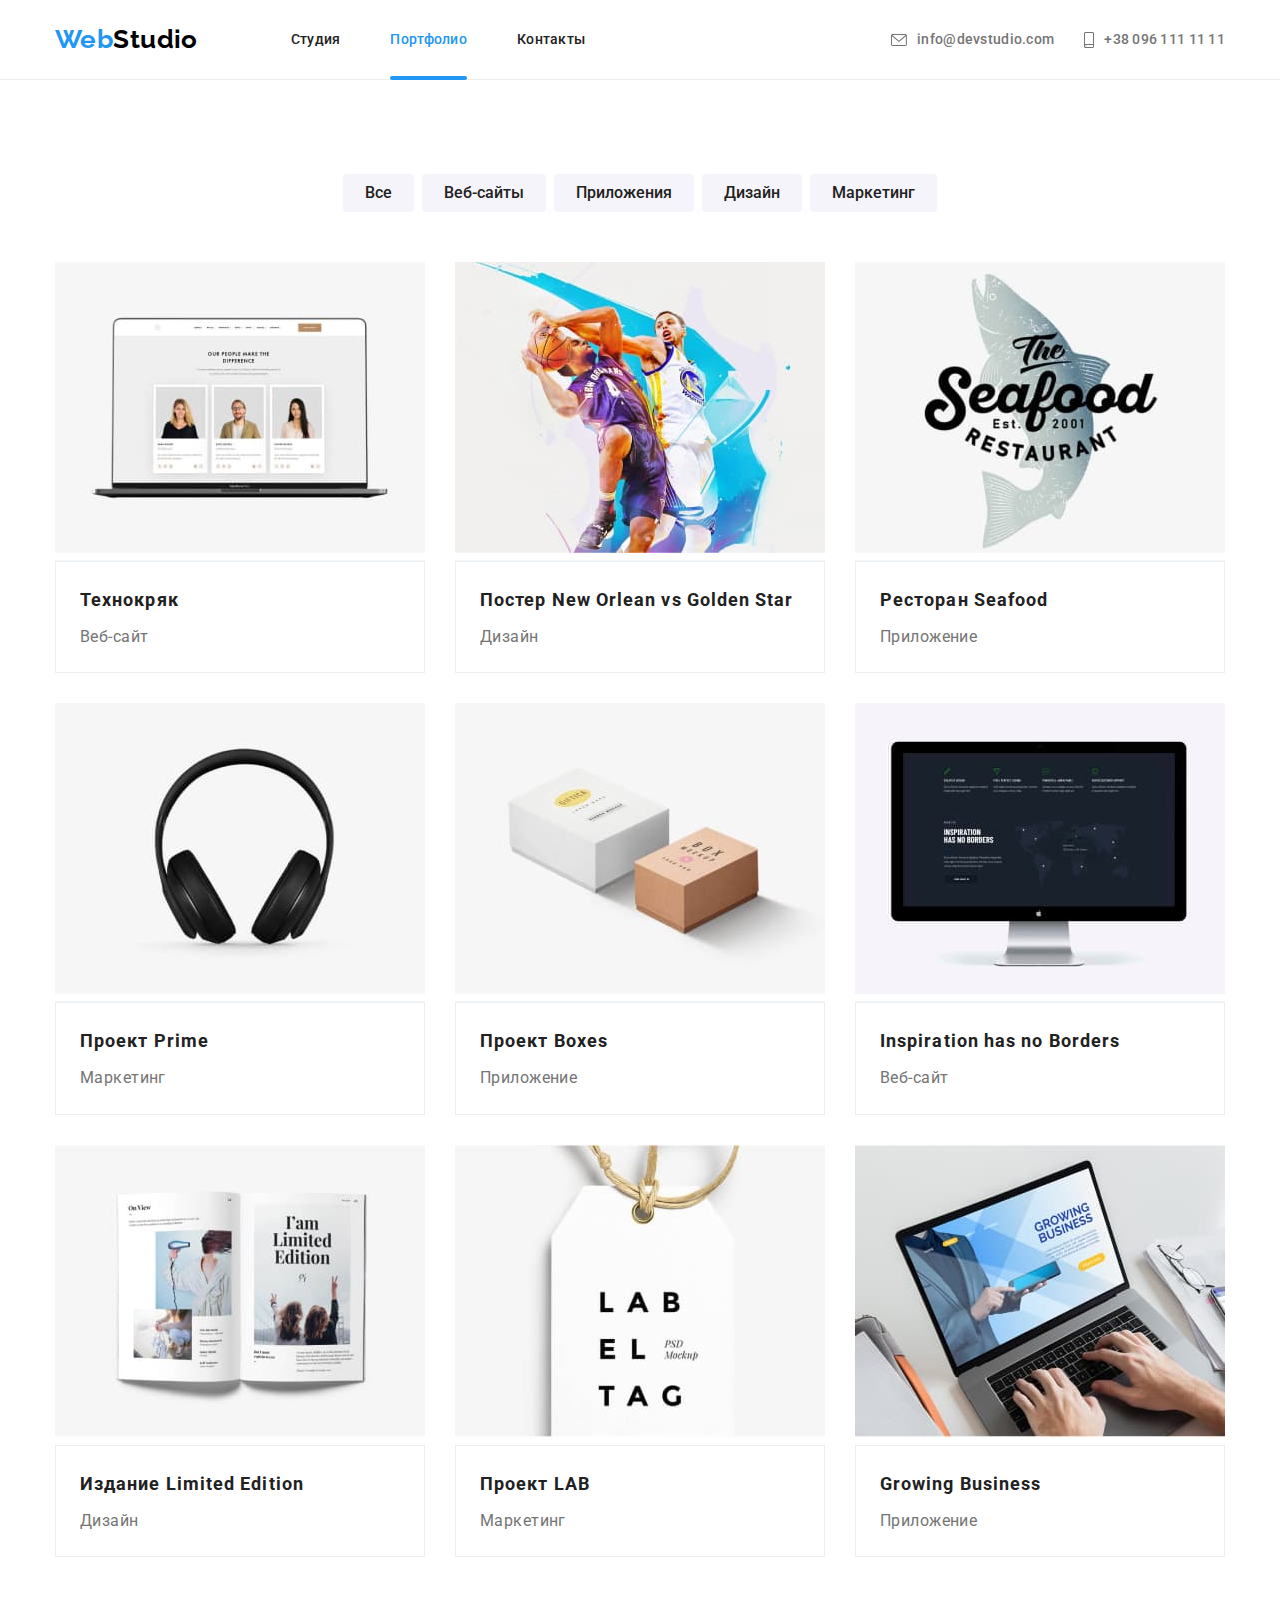
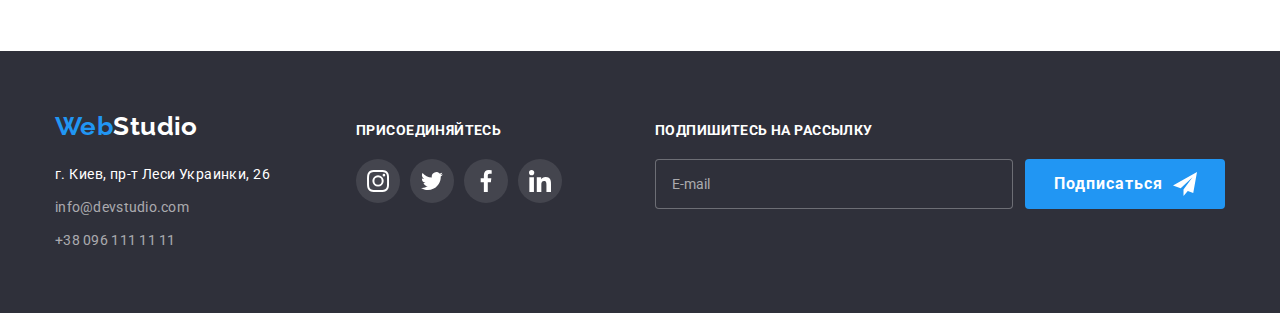
==== commit 6e9d835f: "hw-7-bam-and-sass" ====
--- a/portfolio.html
+++ b/portfolio.html
@@ -13,19 +13,20 @@
       rel="stylesheet"
       href="https://cdnjs.cloudflare.com/ajax/libs/modern-normalize/1.1.0/modern-normalize.min.css"
     />
-    <link rel="stylesheet" href="./styles.css" />
+    <!-- <link rel="stylesheet" href="./styles.css" /> -->
+    <link rel="stylesheet" href="./css/main.min.css" />
   </head>
   <body>
     <header class="page-header">
-      <nav class="container main-nav">
+      <nav class="page-header__nav container">
         <a href="./index.html" class="logo">Web<span class="logo__text">Studio</span></a>
 
         <ul class="site-nav">
           <li class="site-nav__item">
             <a class="site-nav__link" href="./index.html">Студия</a>
           </li>
-          <li class="site-nav__item site-nav__link--current">
-            <a class="site-nav__link" href="./portfolio.html">Портфолио</a>
+          <li class="site-nav__item">
+            <a class="site-nav__link site-nav__link--current" href="./portfolio.html">Портфолио</a>
           </li>
           <li class="site-nav__item"><a class="site-nav__link" href="">Контакты</a></li>
         </ul>
@@ -281,29 +282,29 @@
           <h3 class="footer__title">присоединяйтесь</h3>
           <ul class="networks networks--join">
             <li>
-              <a class="networks__link" href="">
-                <svg class="networks__icon">
+              <a class="networks__link networks__link--join" href="">
+                <svg class="networks__icon networks__icon--join">
                   <use href="./images/icons.svg#icon-instagram" width="22"></use>
                 </svg>
               </a>
             </li>
             <li>
-              <a class="networks__link" href="">
-                <svg class="networks__icon">
+              <a class="networks__link networks__link--join" href="">
+                <svg class="networks__icon networks__icon--join">
                   <use href="./images/icons.svg#icon-twitter" width="22"></use>
                 </svg>
               </a>
             </li>
             <li>
-              <a class="networks__link" href="">
-                <svg class="networks__icon">
+              <a class="networks__link networks__link--join" href="">
+                <svg class="networks__icon networks__icon--join">
                   <use href="./images/icons.svg#icon-facebook" width="22"></use>
                 </svg>
               </a>
             </li>
             <li>
-              <a class="networks__link" href="">
-                <svg class="networks__icon">
+              <a class="networks__link networks__link--join" href="">
+                <svg class="networks__icon networks__icon--join">
                   <use href="./images/icons.svg#icon-linkedin" width="22"></use>
                 </svg>
               </a>
--- a/css/main.min.css
+++ b/css/main.min.css
@@ -0,0 +1 @@
+/*! modern-normalize v1.1.0 | MIT License | https://github.com/sindresorhus/modern-normalize */*,::after,::before{box-sizing:border-box}html{-moz-tab-size:4;-o-tab-size:4;tab-size:4}html{line-height:1.15;-webkit-text-size-adjust:100%}body{margin:0}body{font-family:system-ui,-apple-system,"Segoe UI",Roboto,Helvetica,Arial,sans-serif,"Apple Color Emoji","Segoe UI Emoji"}hr{height:0;color:inherit}abbr[title]{-webkit-text-decoration:underline dotted;text-decoration:underline dotted}b,strong{font-weight:bolder}code,kbd,pre,samp{font-family:ui-monospace,SFMono-Regular,Consolas,"Liberation Mono",Menlo,monospace;font-size:1em}small{font-size:80%}sub,sup{font-size:75%;line-height:0;position:relative;vertical-align:baseline}sub{bottom:-0.25em}sup{top:-0.5em}table{text-indent:0;border-color:inherit}button,input,optgroup,select,textarea{font-family:inherit;font-size:100%;line-height:1.15;margin:0}button,select{text-transform:none}[type=button],[type=reset],[type=submit],button{-webkit-appearance:button}::-moz-focus-inner{border-style:none;padding:0}:-moz-focusring{outline:1px dotted ButtonText}:-moz-ui-invalid{box-shadow:none}legend{padding:0}progress{vertical-align:baseline}::-webkit-inner-spin-button,::-webkit-outer-spin-button{height:auto}[type=search]{-webkit-appearance:textfield;outline-offset:-2px}::-webkit-search-decoration{-webkit-appearance:none}::-webkit-file-upload-button{-webkit-appearance:button;font:inherit}summary{display:list-item}body{color:#757575;background-color:#fff;font-family:Roboto,sans-serif;font-weight:400;font-size:14px;line-height:1.71;letter-spacing:.03em}h1,h2,h3,h4,h5,h6,p,ul,label,input,textarea{margin:0;padding:0}ul{list-style:none}.logo{display:inline-block;color:#2196f3;font-family:Raleway,sans-serif;font-weight:700;font-size:26px;line-height:1.19;text-decoration:none}.logo__text{color:#000}.logo__text--inverse{color:#fff;margin-bottom:20px}.container{width:1200px;margin:0 auto;padding-left:15px;padding-right:15px}.button{display:inline-block;align-self:center;padding:10px 32px;max-width:-webkit-fit-content;max-width:-moz-fit-content;max-width:fit-content;border:none;border-radius:4px;cursor:pointer;background-color:#2196f3;color:#fff;font-family:inherit;font-weight:700;font-size:16px;line-height:1.88;letter-spacing:.06em;text-align:center;transition:box-shadow 250ms cubic-bezier(0.4, 0, 0.2, 1),background-color 250ms cubic-bezier(0.4, 0, 0.2, 1)}.button:hover,.button:focus{background-color:#188ce8;box-shadow:0px 4px 4px rgba(0,0,0,.25)}.visually-hidden{position:absolute;width:1px;height:1px;margin:-1px;border:0;padding:0;white-space:nowrap;-webkit-clip-path:inset(100%);clip-path:inset(100%);clip:rect(0 0 0 0);overflow:hidden}.section{padding-top:94px;padding-bottom:94px}.section--cutted{padding-bottom:0}.section--bg{background-color:#f5f4fa}.section__title{margin:0 auto 50px;color:#212121;font-weight:700;font-size:36px;line-height:1.17;text-align:center}.networks{display:flex;gap:10px}.networks__link{display:flex;width:44px;height:44px;border-radius:50%;background-color:#fff;transition:background-color 250ms cubic-bezier(0.4, 0, 0.2, 1),fill 250ms cubic-bezier(0.4, 0, 0.2, 1)}.networks__link:hover,.networks__link:focus{background-color:#2196f3}.networks__link--join{background-color:rgba(255,255,255,.1)}.networks__icon{margin:auto;width:22px;height:22px;fill:#afb1b8;transition:fill 250ms cubic-bezier(0.4, 0, 0.2, 1)}.networks__link:hover .networks__icon,.networks__link:focus .networks__icon{fill:#fff}.networks__icon--join{fill:#fff}.page-header{display:flex;border-bottom:1px solid #ececec;height:80px}.page-header__nav{display:flex;align-items:center}.site-nav{display:flex;height:80px;padding-left:0;margin-left:93px;gap:50px}.site-nav__item{position:relative;display:flex;align-items:center}.site-nav__link{color:#212121;font-weight:500;font-size:14px;line-height:1.14;text-decoration:none;letter-spacing:.02em;transition:color 250ms cubic-bezier(0.4, 0, 0.2, 1)}.site-nav__link:hover,.site-nav__link:focus{color:#2196f3}.site-nav__link--current{color:#2196f3}.site-nav__link--current::after{content:"";position:absolute;display:block;bottom:0;width:100%;height:4px;background-color:#2196f3;border-radius:2px}.contacts{margin-left:auto;display:flex;align-items:center;height:80px}.contacts__list{display:flex;gap:30px;justify-content:flex-end}.contacts__link{display:flex;align-items:center;justify-content:space-between;gap:10px;text-decoration:none;color:#757575;font-weight:500;letter-spacing:.02em;line-height:1.14;transition:color 250ms cubic-bezier(0.4, 0, 0.2, 1)}.contacts__link:hover,.contacts__link:focus{color:#2196f3}.contacts__icon{width:16px;height:16px;fill:#757575;transition:fill 250ms cubic-bezier(0.4, 0, 0.2, 1)}.contacts__link:hover .contacts__icon,.contacts__link:focus .contacts__icon{fill:#2196f3}.contacts__icon--width{width:10px}.hero{padding-top:200px;padding-bottom:200px;margin-left:auto;margin-right:auto;max-width:1600px;height:600px;text-align:center;background-color:#c4c4c4;background-image:linear-gradient(to right, rgba(47, 48, 58, 0.4), rgba(47, 48, 58, 0.4)),url("../../images/hero-main.jpg");background-repeat:no-repeat;background-position:center;background-size:cover}.hero__title{margin-bottom:30px;color:#fff;font-weight:900;font-size:44px;line-height:1.36;letter-spacing:.06em;text-transform:uppercase}.backdrop{position:fixed;top:0;left:0;z-index:2;width:100%;height:100%;background-color:rgba(0,0,0,.2);opacity:1;transition:opacity 250ms cubic-bezier(0.4, 0, 0.2, 1)}.backdrop.is-hidden{opacity:0;pointer-events:none}.modal{position:absolute;left:50%;top:50%;transform:translate(-50%, -50%) scale(1);width:528px;height:581px;background-color:#fff;border-radius:4px;box-shadow:0px 1px 3px rgba(0,0,0,.12),0px 1px 1px rgba(0,0,0,.14),0px 2px 1px rgba(0,0,0,.2)}.modal__close{position:absolute;z-index:2;display:flex;justify-content:center;align-items:center;width:30px;height:30px;top:8px;right:8px;border-radius:50%;background-color:#fff;border:1px solid rgba(0,0,0,.1);cursor:pointer;transition:box-shadow 250ms cubic-bezier(0.4, 0, 0.2, 1)}.modal__close:hover,.modal__close:focus{box-shadow:0px 4px 4px rgba(0,0,0,.25)}.modal__icon{width:11px;height:11px;fill:#000;transition:fill 250ms cubic-bezier(0.4, 0, 0.2, 1)}.modal__close:hover .modal__icon,.modal__close:focus .modal__icon{fill:#2196f3}.form{display:flex;flex-direction:column;padding:40px}.form__text{margin-bottom:12px;font-weight:700;font-size:20px;line-height:1.15;letter-spacing:.03em;text-align:center;color:#212121}.form__item{position:relative;display:flex;flex-direction:column}.form__title{display:block;padding-bottom:4px;box-sizing:inherit;text-align:initial;font-weight:400;font-size:12px;line-height:1.17;letter-spacing:.01em;color:#757575}.form__box{position:relative;margin-bottom:10px}.form__field{display:block;padding:1px 1px 1px 42px;width:100%;height:40px;border:1px solid rgba(117,117,117,.5);border-radius:4px;outline:rgba(0,0,0,0);cursor:text;transition:border-color 250ms cubic-bezier(0.4, 0, 0.2, 1)}.form__field:hover,.form__field:focus{border-color:#2196f3}.form__field--comment{width:100%;height:120px;padding:12px 16px;font-weight:400;font-size:14px;line-height:1.14;letter-spacing:.01em;color:#212121;resize:none}.form__field--comment::-moz-placeholder{color:rgba(117,117,117,.5)}.form__field--comment:-ms-input-placeholder{color:rgba(117,117,117,.5)}.form__field--comment::placeholder{color:rgba(117,117,117,.5)}.form__icon{position:absolute;left:12px;top:50%;z-index:2;cursor:pointer;width:18px;height:18px;fill:#212121;transform:translatey(-50%);transition:fill 250ms cubic-bezier(0.4, 0, 0.2, 1)}.form__box:hover .form__icon,.form__box:focus .form__icon,.form__field:focus+.form__icon{fill:#2196f3}.form__agreement{display:flex;justify-content:center;align-items:center;margin-top:20px;margin-bottom:30px;font-weight:400;font-size:14px;line-height:1.71;letter-spacing:.03em}.form__checkbox{position:absolute;white-space:nowrap;width:1px;height:1px;overflow:hidden;border:0;padding:0;clip:rect(0 0 0 0);-webkit-clip-path:inset(50%);clip-path:inset(50%);margin:-1px}.form__confirmation{margin-left:8px}.form__link{color:#2196f3}.form__checkdraw{display:inline-block;width:16px;height:15px;background-image:url(../../images/check-empty.svg);border-radius:2px;background-repeat:no-repeat;background-position:center;transition:background-color 250ms cubic-bezier(0.4, 0, 0.2, 1),background-image 250ms cubic-bezier(0.4, 0, 0.2, 1)}.form__checkbox:checked+.form__checkdraw{background-color:#2196f3;background-image:url(../../images/check-full.svg)}.features{display:flex;justify-content:space-between}.features__item{width:270px}.features__bg{display:flex;justify-content:center;align-items:center;width:270px;height:120px;background-color:#f5f4fa;border-radius:4px;margin-bottom:30px}.features__icon{display:block;width:70px;height:70px}.features__title{margin:0 auto 10px;color:#212121;font-weight:700;font-size:14px;line-height:1.14;text-transform:uppercase}.directions{display:flex;flex-wrap:wrap;gap:30px}.directions__item{position:relative;display:flex;justify-content:center}.directions__title{position:absolute;bottom:0;z-index:1;width:100%;padding-top:27px;padding-bottom:27px;text-align:center;color:#fff;background-color:rgba(47,48,58,.8);font-weight:700;font-size:14px;line-height:16px;letter-spacing:.03em;text-transform:uppercase}.teammates{display:flex;flex-wrap:wrap;gap:30px}.teammates__item{text-align:center;background-color:#fff;border-radius:0 0 4px 4px;box-shadow:0px 1px 3px rgba(0,0,0,.12),0px 1px 1px rgba(0,0,0,.14),0px 2px 1px rgba(0,0,0,.2)}.teammates__title{margin-bottom:10px;color:#212121;font-weight:500;font-size:16px;line-height:1.9}.teammates__position{margin-bottom:16px;font-size:16px;line-height:1.19}.teammates__info{padding:30px 32px}.customers{display:flex;gap:30px}.customers__link{display:flex;justify-content:center;align-items:center;width:170px;height:92px;border:1px solid #afb1b8;border-radius:4px;transition:border-color 250ms cubic-bezier(0.4, 0, 0.2, 1),fill 250ms cubic-bezier(0.4, 0, 0.2, 1)}.customers__link:hover,.customers__link:focus{border-color:#2196f3}.customers__icon{width:106px;height:60px;fill:#afb1b8;transition:fill 250ms cubic-bezier(0.4, 0, 0.2, 1)}.customers__link:hover .customers__icon,.customers__link:focus .customers__icon{fill:#2196f3}.footer{padding:60px 0;background-color:#2f303a}.footer__flex{display:flex}.footer__contacts{width:231px}.footer__address{font-style:normal;margin-top:20px;color:#fff}.footer__link{color:rgba(255,255,255,.6);font-size:14px;font-weight:400;line-height:1.71;letter-spacing:.02em;text-decoration:none;transition:color 250ms cubic-bezier(0.4, 0, 0.2, 1)}.footer__link:hover,.footer__link:focus{color:#2196f3}.footer__item{padding-top:9px}.footer__join{margin-left:70px;padding-top:12px}.footer__title{margin-bottom:20px;color:#fff;font-weight:700;font-size:14px;line-height:1.14;text-transform:uppercase}.footer__subscription{margin-left:auto;padding-top:12px}.footer__form{display:flex;gap:12px}.footer__field{display:flex;width:358px;height:50px;padding-left:16px;border-radius:4px;border:1px solid rgba(255,255,255,.3);background-color:#2f303a;color:#fff}.footer__field::-moz-placeholder{color:rgba(255,255,255,.6)}.footer__field:-ms-input-placeholder{color:rgba(255,255,255,.6)}.footer__field::placeholder{color:rgba(255,255,255,.6)}.footer__button{display:flex;width:200px;height:50px;gap:10px;padding-left:29px;justify-content:center;align-items:center;border:none;border-radius:4px;cursor:pointer;background-color:#2196f3;color:#fff;font-family:inherit;font-weight:700;font-size:16px;line-height:1.88;letter-spacing:.06em;transition:background-color 250ms cubic-bezier(0.4, 0, 0.2, 1)}.footer__button:hover,.footer__button:focus{background-color:#188ce8}.footer__icon{display:flex;fill:#fff;height:24px}.filters{display:flex;margin-bottom:50px;justify-content:center;gap:8px}.filters__button{padding:6px 22px;border:none;border-radius:4px;cursor:pointer;background-color:#f5f4fa;color:#212121;font-family:inherit;font-weight:500;font-size:16px;line-height:1.63;transition:background-color 250ms cubic-bezier(0.4, 0, 0.2, 1),color 250ms cubic-bezier(0.4, 0, 0.2, 1),box-shadow 250ms cubic-bezier(0.4, 0, 0.2, 1)}.filters__button:hover,.filters__button:focus{background-color:#2196f3;color:#fff;box-shadow:0px 3px 1px rgba(0,0,0,.1),0px 1px 2px rgba(0,0,0,.08),0px 2px 2px rgba(0,0,0,.12)}.projects{display:flex;flex-wrap:wrap;gap:30px}.projects__item{background-color:#fff;transition:box-shadow 250ms cubic-bezier(0.4, 0, 0.2, 1)}.projects__link{text-decoration:none;color:#757575}.projects__card{position:relative;overflow:hidden}.projects__description{position:absolute;top:0;width:100%;height:100%;padding:63px 24px;font-weight:400;font-size:18px;line-height:1.56;letter-spacing:.03em;background-color:rgba(33,150,243,.9);color:#fff;transform:translatey(100%);transition:transform 250ms cubic-bezier(0.4, 0, 0.2, 1)}.projects__text{padding:20px 24px;border:1px solid #eee}.projects__title{margin-bottom:4px;color:#212121;font-weight:700;font-size:18px;line-height:2;letter-spacing:.06em}.projects__caption{font-size:16px;line-height:1.9}.projects__item:hover{box-shadow:0px 4px 4px rgba(0,0,0,.25)}.projects__link:hover .projects__description{transform:translatey(0)}.projects__link:focus .projects__description{transform:translatey(0)}/*# sourceMappingURL=main.min.css.map */